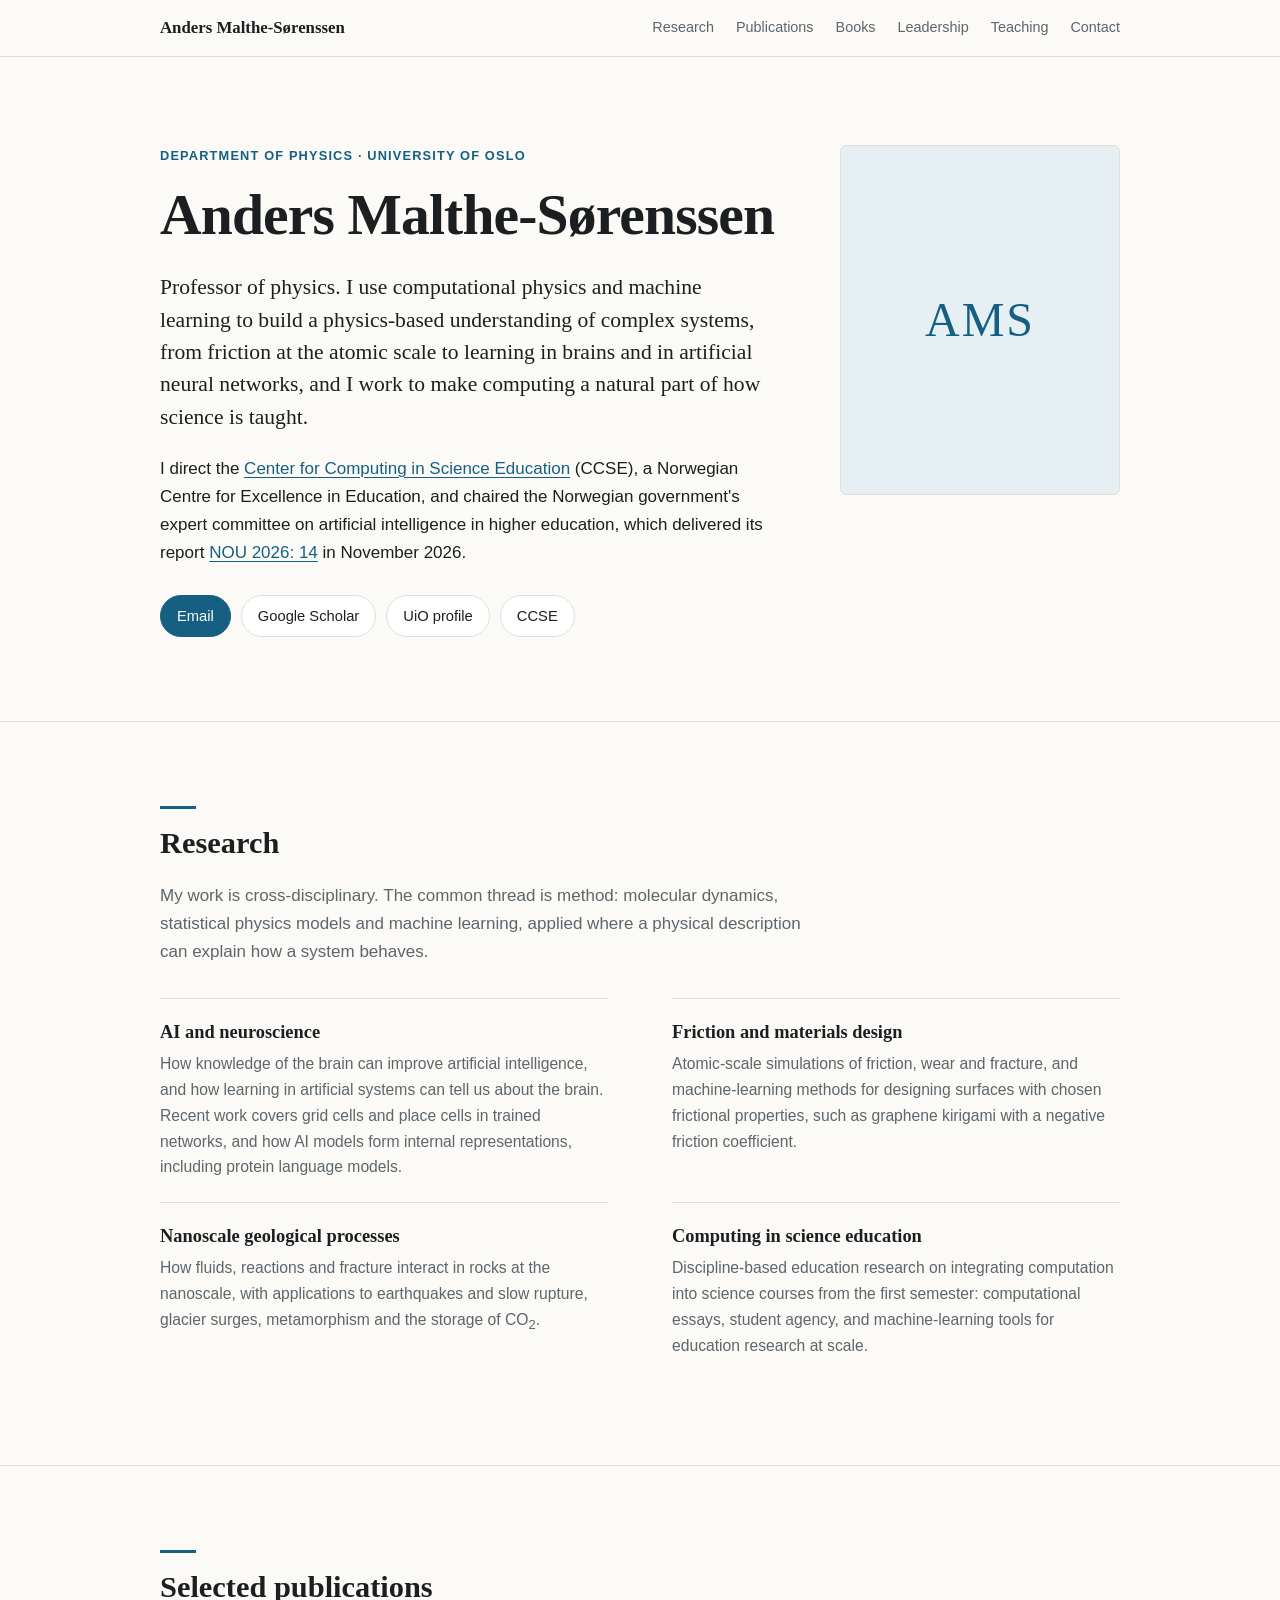
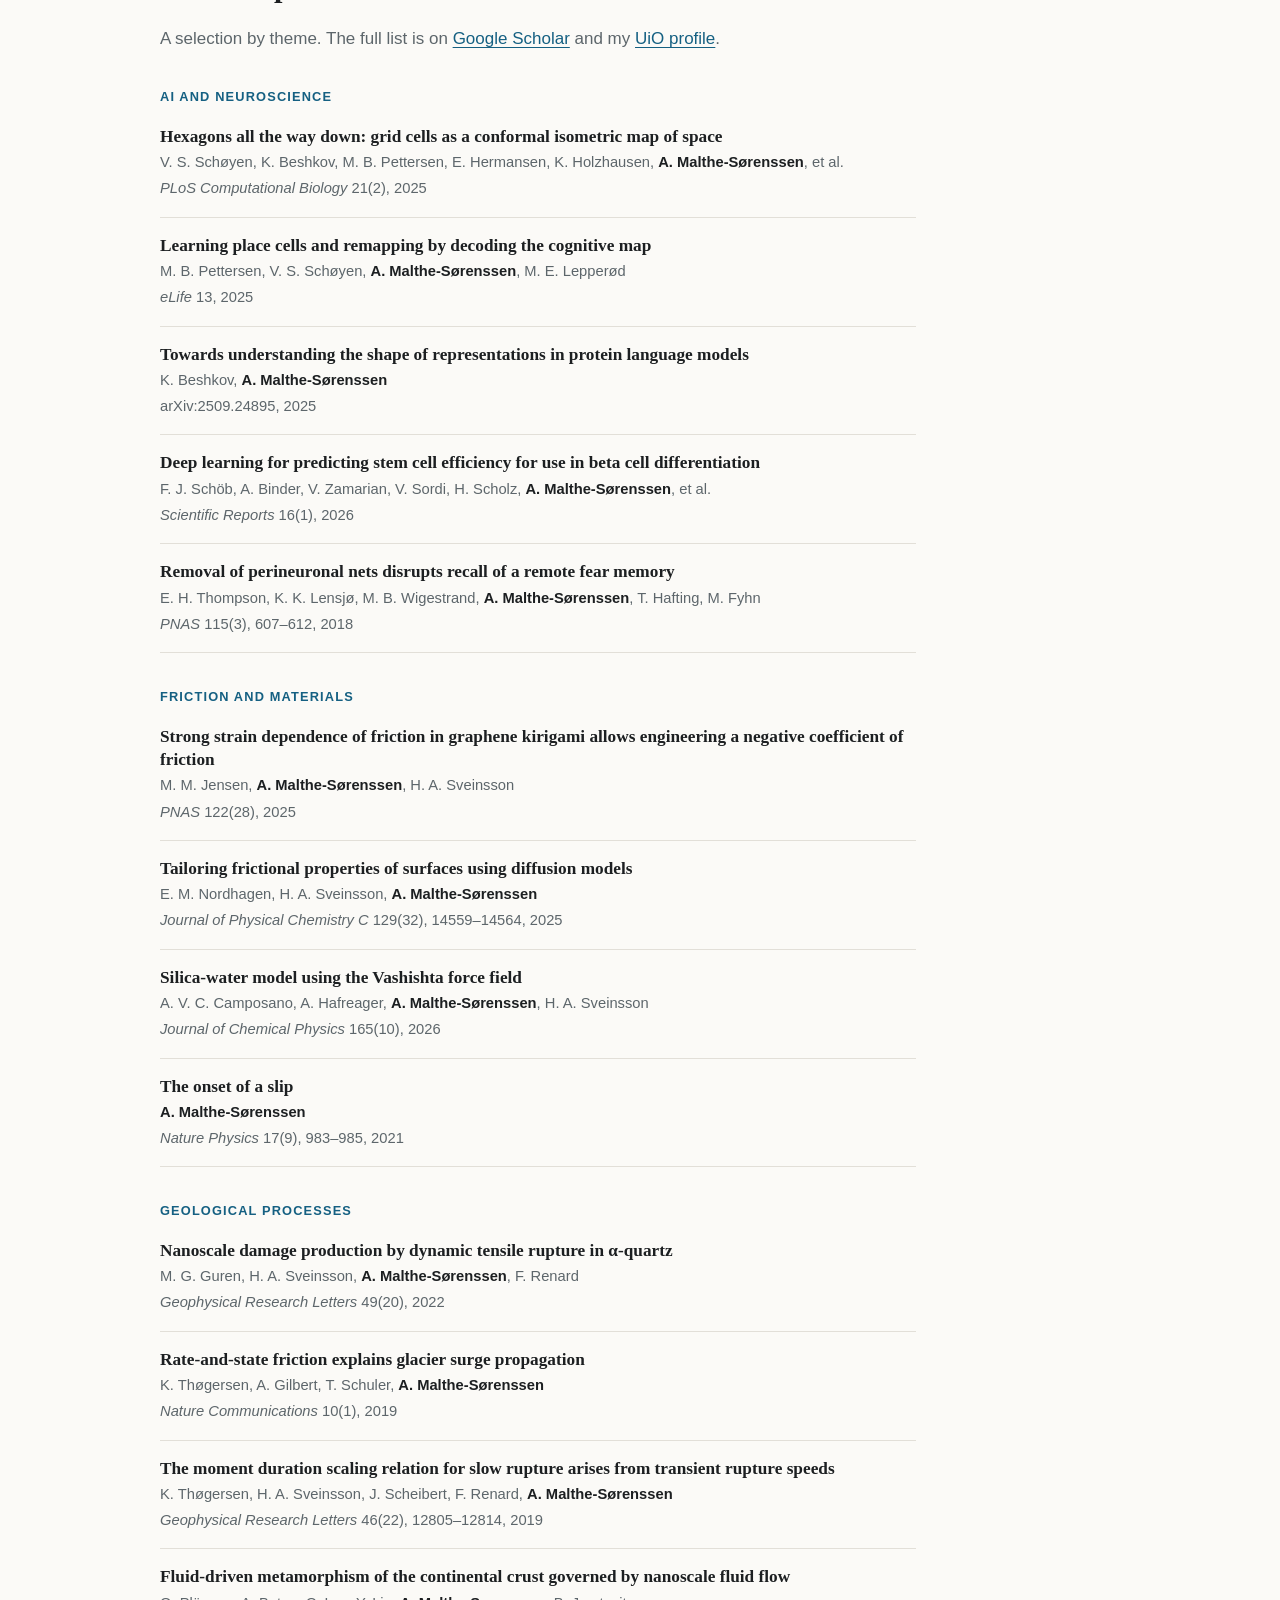
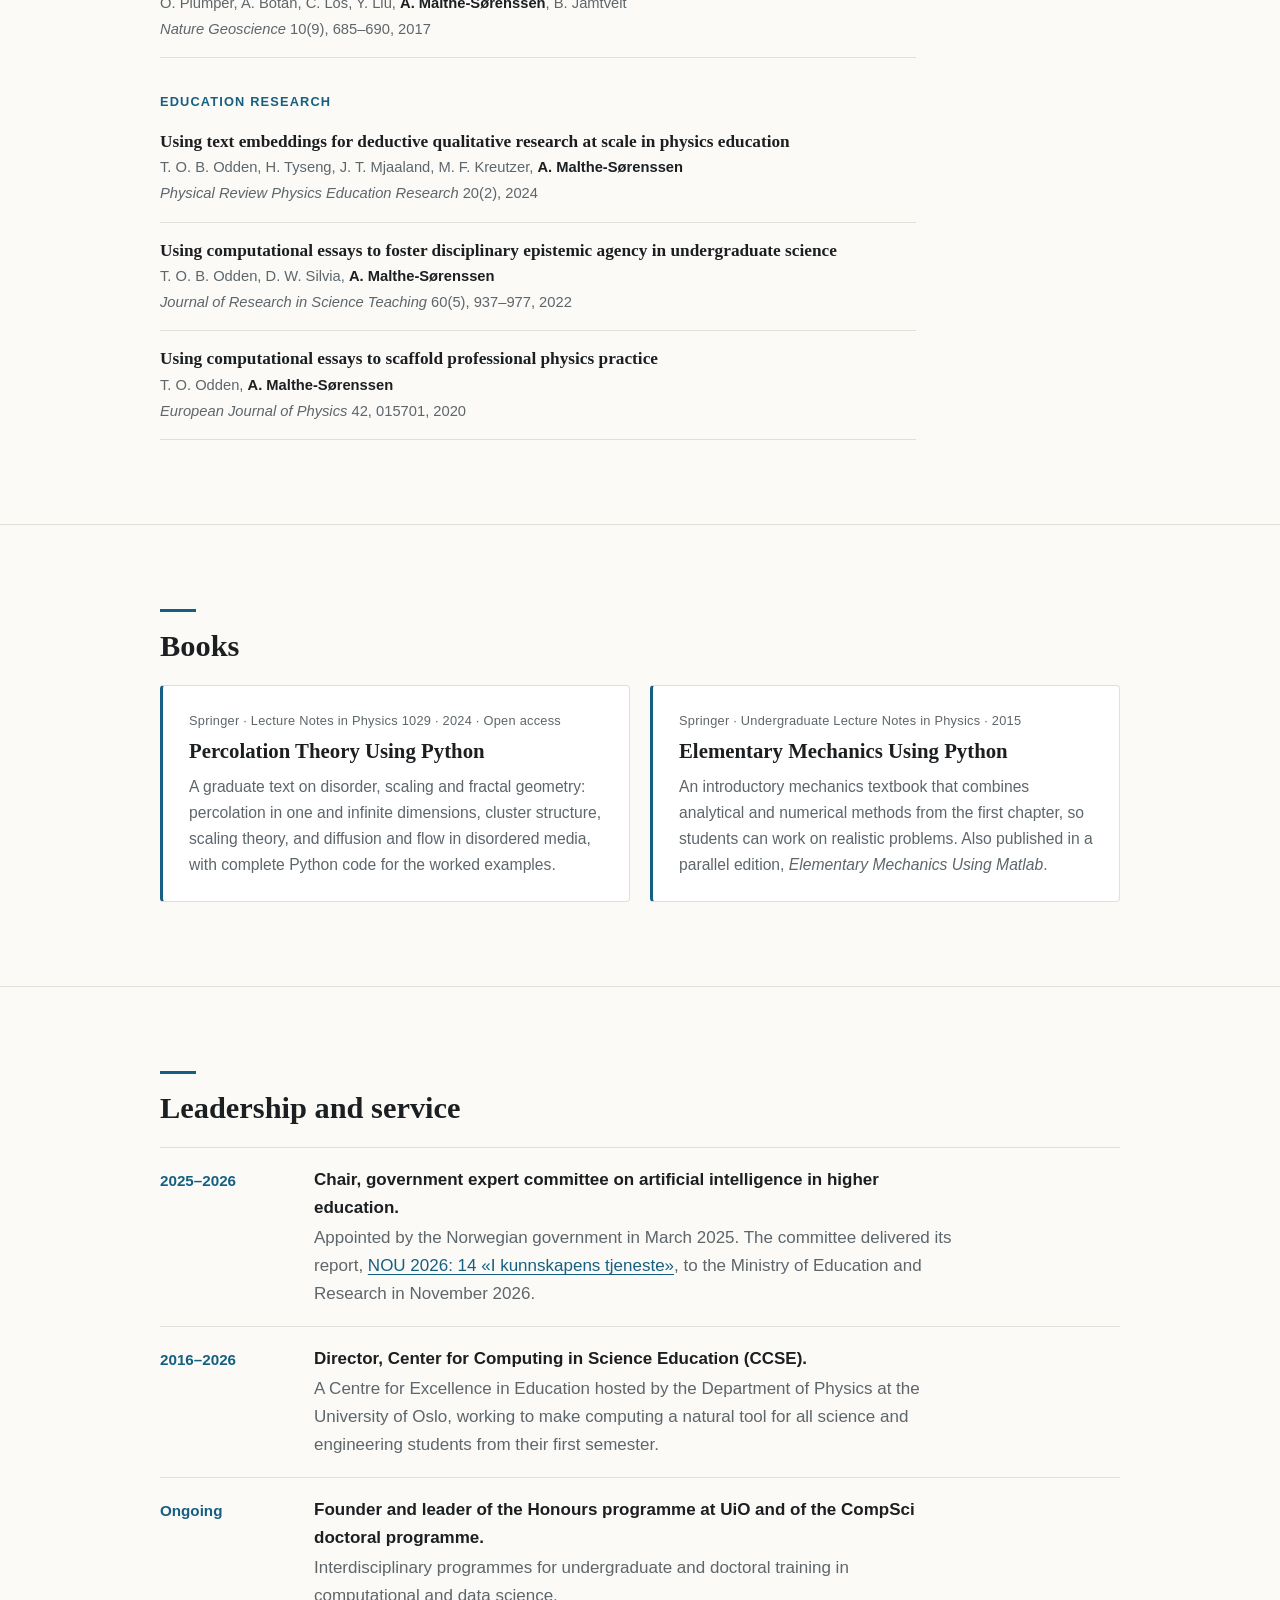
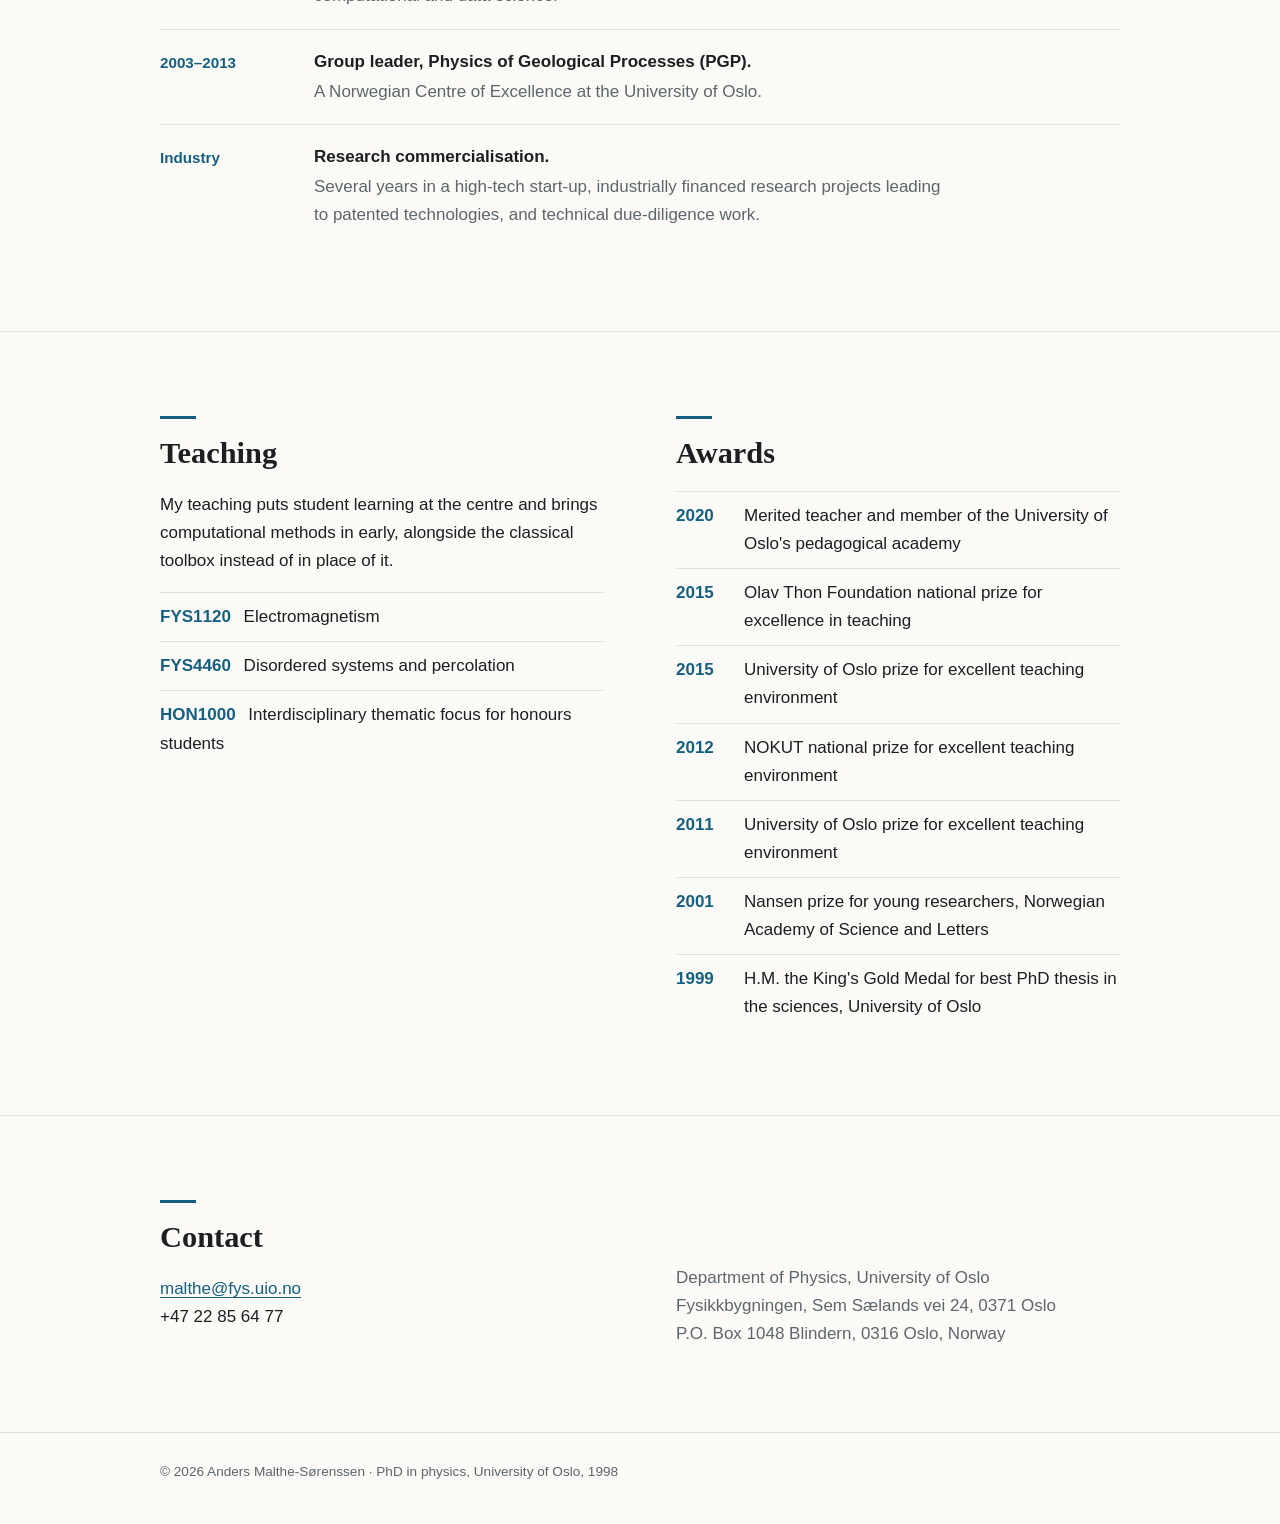
==== index.html @ 58931927 "First draft of academic homepage Static single-page site for GitHub Pages: intro, research themes, s" ====
<!doctype html>
<html lang="en">
<head>
<meta charset="utf-8">
<meta name="viewport" content="width=device-width, initial-scale=1">
<title>Anders Malthe-Sørenssen — Professor of Physics, University of Oslo</title>
<meta name="description" content="Anders Malthe-Sørenssen is a professor of physics at the University of Oslo working on computational physics, machine learning, friction, nanoscale geological processes, neuroscience and computing in science education.">
<meta property="og:title" content="Anders Malthe-Sørenssen">
<meta property="og:description" content="Professor of Physics, University of Oslo. Computational physics, AI, and computing in science education.">
<meta property="og:type" content="profile">
<link rel="stylesheet" href="style.css">
<script type="application/ld+json">
{
  "@context": "https://schema.org",
  "@type": "Person",
  "name": "Anders Malthe-Sørenssen",
  "jobTitle": "Professor of Physics",
  "affiliation": {
    "@type": "CollegeOrUniversity",
    "name": "University of Oslo",
    "department": "Department of Physics"
  },
  "email": "mailto:malthe@fys.uio.no",
  "sameAs": [
    "https://www.mn.uio.no/fysikk/english/people/aca/malthe/index.html",
    "https://scholar.google.com/citations?user=GPhAamoAAAAJ"
  ]
}
</script>
</head>
<body>

<a class="skip" href="#main">Skip to content</a>

<header class="site-header">
  <div class="wrap bar">
    <a class="brand" href="#top">Anders Malthe-Sørenssen</a>
    <nav aria-label="Sections">
      <a href="#research">Research</a>
      <a href="#publications">Publications</a>
      <a href="#books">Books</a>
      <a href="#leadership">Leadership</a>
      <a href="#teaching">Teaching</a>
      <a href="#contact">Contact</a>
    </nav>
  </div>
</header>

<main id="main">

<!-- ───────────── Intro ───────────── -->
<section class="hero" id="top">
  <div class="wrap hero-grid">
    <div class="hero-text">
      <p class="eyebrow">Department of Physics · University of Oslo</p>
      <h1>Anders Malthe-Sørenssen</h1>
      <p class="lede">
        Professor of physics. I use computational physics and machine learning to build
        a physics-based understanding of complex systems, from friction at the atomic
        scale to learning in brains and in artificial neural networks, and I work to make
        computing a natural part of how science is taught.
      </p>
      <p>
        I direct the <a href="https://www.mn.uio.no/ccse/english/">Center for Computing in
        Science Education</a> (CCSE), a Norwegian Centre for Excellence in Education, and
        chaired the Norwegian government's expert committee on artificial intelligence
        in higher education, which delivered its report
        <a href="https://www.regjeringen.no/no/dokumenter/nou-2026-14/id3191187/"><span lang="no">NOU 2026: 14</span></a>
        in November 2026.
      </p>
      <ul class="links" aria-label="Profiles">
        <li><a href="mailto:malthe@fys.uio.no">Email</a></li>
        <li><a href="https://scholar.google.com/citations?user=GPhAamoAAAAJ">Google Scholar</a></li>
        <li><a href="https://www.mn.uio.no/fysikk/english/people/aca/malthe/index.html">UiO profile</a></li>
        <li><a href="https://www.mn.uio.no/ccse/english/">CCSE</a></li>
      </ul>
    </div>
    <figure class="portrait">
      <!-- DRAFT: hot-linked from the UiO press-photo page. Replace with a local file, e.g. assets/portrait.jpg -->
      <img src="https://www.mn.uio.no/fysikk/personer/vit/malthe/anders-malthe-sorensen1200px.jpg"
           alt="Portrait of Anders Malthe-Sørenssen" width="320" height="400"
           onerror="this.closest('figure').classList.add('no-photo')">
      <span class="initials" aria-hidden="true">AMS</span>
    </figure>
  </div>
</section>

<!-- ───────────── Research ───────────── -->
<section id="research">
  <div class="wrap">
    <h2>Research</h2>
    <p class="section-intro">
      My work is cross-disciplinary. The common thread is method: molecular dynamics,
      statistical physics models and machine learning, applied where a physical
      description can explain how a system behaves.
    </p>
    <div class="themes">
      <article>
        <h3>AI and neuroscience</h3>
        <p>
          How knowledge of the brain can improve artificial intelligence, and how learning
          in artificial systems can tell us about the brain. Recent work covers grid
          cells and place cells in trained networks, and how AI models form internal
          representations, including protein language models.
        </p>
      </article>
      <article>
        <h3>Friction and materials design</h3>
        <p>
          Atomic-scale simulations of friction, wear and fracture, and machine-learning
          methods for designing surfaces with chosen frictional properties, such as
          graphene kirigami with a negative friction coefficient.
        </p>
      </article>
      <article>
        <h3>Nanoscale geological processes</h3>
        <p>
          How fluids, reactions and fracture interact in rocks at the nanoscale, with
          applications to earthquakes and slow rupture, glacier surges, metamorphism and
          the storage of CO<sub>2</sub>.
        </p>
      </article>
      <article>
        <h3>Computing in science education</h3>
        <p>
          Discipline-based education research on integrating computation into science
          courses from the first semester: computational essays, student agency, and
          machine-learning tools for education research at scale.
        </p>
      </article>
    </div>
  </div>
</section>

<!-- ───────────── Publications ───────────── -->
<section id="publications">
  <div class="wrap">
    <h2>Selected publications</h2>
    <p class="section-intro">
      A selection by theme. The full list is on
      <a href="https://scholar.google.com/citations?user=GPhAamoAAAAJ">Google Scholar</a>
      and my <a href="https://www.mn.uio.no/fysikk/english/people/aca/malthe/index.html">UiO profile</a>.
    </p>

    <h3 class="pub-group">AI and neuroscience</h3>
    <ol class="pubs">
      <li>
        <span class="authors">V. S. Schøyen, K. Beshkov, M. B. Pettersen, E. Hermansen, K. Holzhausen, <b>A. Malthe-Sørenssen</b>, et al.</span>
        <a class="title" href="https://doi.org/10.1371/journal.pcbi.1012804">Hexagons all the way down: grid cells as a conformal isometric map of space</a>
        <span class="venue"><i>PLoS Computational Biology</i> 21(2), 2025</span>
      </li>
      <li>
        <span class="authors">M. B. Pettersen, V. S. Schøyen, <b>A. Malthe-Sørenssen</b>, M. E. Lepperød</span>
        <a class="title" href="https://doi.org/10.7554/elife.99302">Learning place cells and remapping by decoding the cognitive map</a>
        <span class="venue"><i>eLife</i> 13, 2025</span>
      </li>
      <li>
        <span class="authors">K. Beshkov, <b>A. Malthe-Sørenssen</b></span>
        <a class="title" href="https://arxiv.org/abs/2509.24895">Towards understanding the shape of representations in protein language models</a>
        <span class="venue">arXiv:2509.24895, 2025</span>
      </li>
      <li>
        <span class="authors">F. J. Schöb, A. Binder, V. Zamarian, V. Sordi, H. Scholz, <b>A. Malthe-Sørenssen</b>, et al.</span>
        <a class="title" href="https://doi.org/10.1038/s41598-026-42830-3">Deep learning for predicting stem cell efficiency for use in beta cell differentiation</a>
        <span class="venue"><i>Scientific Reports</i> 16(1), 2026</span>
      </li>
      <li>
        <span class="authors">E. H. Thompson, K. K. Lensjø, M. B. Wigestrand, <b>A. Malthe-Sørenssen</b>, T. Hafting, M. Fyhn</span>
        <a class="title" href="https://doi.org/10.1073/pnas.1713530115">Removal of perineuronal nets disrupts recall of a remote fear memory</a>
        <span class="venue"><i>PNAS</i> 115(3), 607–612, 2018</span>
      </li>
    </ol>

    <h3 class="pub-group">Friction and materials</h3>
    <ol class="pubs">
      <li>
        <span class="authors">M. M. Jensen, <b>A. Malthe-Sørenssen</b>, H. A. Sveinsson</span>
        <a class="title" href="https://doi.org/10.1073/pnas.2501728122">Strong strain dependence of friction in graphene kirigami allows engineering a negative coefficient of friction</a>
        <span class="venue"><i>PNAS</i> 122(28), 2025</span>
      </li>
      <li>
        <span class="authors">E. M. Nordhagen, H. A. Sveinsson, <b>A. Malthe-Sørenssen</b></span>
        <a class="title" href="https://doi.org/10.1021/acs.jpcc.5c02768">Tailoring frictional properties of surfaces using diffusion models</a>
        <span class="venue"><i>Journal of Physical Chemistry C</i> 129(32), 14559–14564, 2025</span>
      </li>
      <li>
        <span class="authors">A. V. C. Camposano, A. Hafreager, <b>A. Malthe-Sørenssen</b>, H. A. Sveinsson</span>
        <a class="title" href="https://doi.org/10.1063/5.0343021">Silica-water model using the Vashishta force field</a>
        <span class="venue"><i>Journal of Chemical Physics</i> 165(10), 2026</span>
      </li>
      <li>
        <span class="authors"><b>A. Malthe-Sørenssen</b></span>
        <a class="title" href="https://doi.org/10.1038/s41567-021-01312-1">The onset of a slip</a>
        <span class="venue"><i>Nature Physics</i> 17(9), 983–985, 2021</span>
      </li>
    </ol>

    <h3 class="pub-group">Geological processes</h3>
    <ol class="pubs">
      <li>
        <span class="authors">M. G. Guren, H. A. Sveinsson, <b>A. Malthe-Sørenssen</b>, F. Renard</span>
        <a class="title" href="https://doi.org/10.1029/2022GL100468">Nanoscale damage production by dynamic tensile rupture in α-quartz</a>
        <span class="venue"><i>Geophysical Research Letters</i> 49(20), 2022</span>
      </li>
      <li>
        <span class="authors">K. Thøgersen, A. Gilbert, T. Schuler, <b>A. Malthe-Sørenssen</b></span>
        <a class="title" href="https://doi.org/10.1038/s41467-019-10506-4">Rate-and-state friction explains glacier surge propagation</a>
        <span class="venue"><i>Nature Communications</i> 10(1), 2019</span>
      </li>
      <li>
        <span class="authors">K. Thøgersen, H. A. Sveinsson, J. Scheibert, F. Renard, <b>A. Malthe-Sørenssen</b></span>
        <a class="title" href="https://doi.org/10.1029/2019GL084436">The moment duration scaling relation for slow rupture arises from transient rupture speeds</a>
        <span class="venue"><i>Geophysical Research Letters</i> 46(22), 12805–12814, 2019</span>
      </li>
      <li>
        <span class="authors">O. Plümper, A. Botan, C. Los, Y. Liu, <b>A. Malthe-Sørenssen</b>, B. Jamtveit</span>
        <a class="title" href="https://doi.org/10.1038/ngeo3009">Fluid-driven metamorphism of the continental crust governed by nanoscale fluid flow</a>
        <span class="venue"><i>Nature Geoscience</i> 10(9), 685–690, 2017</span>
      </li>
    </ol>

    <h3 class="pub-group">Education research</h3>
    <ol class="pubs">
      <li>
        <span class="authors">T. O. B. Odden, H. Tyseng, J. T. Mjaaland, M. F. Kreutzer, <b>A. Malthe-Sørenssen</b></span>
        <a class="title" href="https://doi.org/10.1103/PhysRevPhysEducRes.20.020151">Using text embeddings for deductive qualitative research at scale in physics education</a>
        <span class="venue"><i>Physical Review Physics Education Research</i> 20(2), 2024</span>
      </li>
      <li>
        <span class="authors">T. O. B. Odden, D. W. Silvia, <b>A. Malthe-Sørenssen</b></span>
        <a class="title" href="https://doi.org/10.1002/tea.21821">Using computational essays to foster disciplinary epistemic agency in undergraduate science</a>
        <span class="venue"><i>Journal of Research in Science Teaching</i> 60(5), 937–977, 2022</span>
      </li>
      <li>
        <span class="authors">T. O. Odden, <b>A. Malthe-Sørenssen</b></span>
        <a class="title" href="https://doi.org/10.1088/1361-6404/abb8b7">Using computational essays to scaffold professional physics practice</a>
        <span class="venue"><i>European Journal of Physics</i> 42, 015701, 2020</span>
      </li>
    </ol>
  </div>
</section>

<!-- ───────────── Books ───────────── -->
<section id="books">
  <div class="wrap">
    <h2>Books</h2>
    <div class="books">
      <article>
        <p class="book-meta">Springer · Lecture Notes in Physics 1029 · 2024 · Open access</p>
        <h3><a href="https://link.springer.com/book/10.1007/978-3-031-59900-2">Percolation Theory Using Python</a></h3>
        <p>
          A graduate text on disorder, scaling and fractal geometry: percolation in one
          and infinite dimensions, cluster structure, scaling theory, and diffusion and
          flow in disordered media, with complete Python code for the worked examples.
        </p>
      </article>
      <article>
        <p class="book-meta">Springer · Undergraduate Lecture Notes in Physics · 2015</p>
        <h3><a href="https://doi.org/10.1007/978-3-319-19596-4">Elementary Mechanics Using Python</a></h3>
        <p>
          An introductory mechanics textbook that combines analytical and numerical
          methods from the first chapter, so students can work on realistic problems.
          Also published in a parallel edition, <i>Elementary Mechanics Using Matlab</i>.
        </p>
      </article>
    </div>
  </div>
</section>

<!-- ───────────── Leadership ───────────── -->
<section id="leadership">
  <div class="wrap">
    <h2>Leadership and service</h2>
    <dl class="timeline">
      <div>
        <dt>2025–2026</dt>
        <dd>
          <b>Chair, government expert committee on artificial intelligence in higher education.</b>
          Appointed by the Norwegian government in March 2025. The committee delivered its
          report, <a href="https://www.regjeringen.no/no/dokumenter/nou-2026-14/id3191187/"><span lang="no">NOU 2026: 14 «I kunnskapens tjeneste»</span></a>,
          to the Ministry of Education and Research in November 2026.
        </dd>
      </div>
      <div>
        <dt>2016–2026</dt>
        <dd>
          <b>Director, Center for Computing in Science Education (CCSE).</b>
          A Centre for Excellence in Education hosted by the Department of Physics at the
          University of Oslo, working to make computing a natural tool for all science and
          engineering students from their first semester.
        </dd>
      </div>
      <div>
        <dt>Ongoing</dt>
        <dd>
          <b>Founder and leader of the Honours programme at UiO and of the CompSci doctoral programme.</b>
          Interdisciplinary programmes for undergraduate and doctoral training in
          computational and data science.
        </dd>
      </div>
      <div>
        <dt>2003–2013</dt>
        <dd>
          <b>Group leader, Physics of Geological Processes (PGP).</b>
          A Norwegian Centre of Excellence at the University of Oslo.
        </dd>
      </div>
      <div>
        <dt>Industry</dt>
        <dd>
          <b>Research commercialisation.</b>
          Several years in a high-tech start-up, industrially financed research projects
          leading to patented technologies, and technical due-diligence work.
        </dd>
      </div>
    </dl>
  </div>
</section>

<!-- ───────────── Teaching & awards ───────────── -->
<section id="teaching">
  <div class="wrap two-col">
    <div>
      <h2>Teaching</h2>
      <p>
        My teaching puts student learning at the centre and brings computational methods
        in early, alongside the classical toolbox instead of in place of it.
      </p>
      <ul class="plain">
        <li><a href="https://www.uio.no/studier/emner/matnat/fys/FYS1120">FYS1120</a> Electromagnetism</li>
        <li><a href="https://www.uio.no/studier/emner/matnat/fys/FYS4460/">FYS4460</a> Disordered systems and percolation</li>
        <li><a href="https://www.uio.no/studier/emner/matnat/fys/HON1000/index-eng.html">HON1000</a> Interdisciplinary thematic focus for honours students</li>
      </ul>
    </div>
    <div id="awards">
      <h2>Awards</h2>
      <ul class="awards">
        <li><span>2020</span> Merited teacher and member of the University of Oslo's pedagogical academy</li>
        <li><span>2015</span> Olav Thon Foundation national prize for excellence in teaching</li>
        <li><span>2015</span> University of Oslo prize for excellent teaching environment</li>
        <li><span>2012</span> NOKUT national prize for excellent teaching environment</li>
        <li><span>2011</span> University of Oslo prize for excellent teaching environment</li>
        <li><span>2001</span> Nansen prize for young researchers, Norwegian Academy of Science and Letters</li>
        <li><span>1999</span> H.M. the King's Gold Medal for best PhD thesis in the sciences, University of Oslo</li>
      </ul>
    </div>
  </div>
</section>

<!-- ───────────── Contact ───────────── -->
<section id="contact">
  <div class="wrap two-col">
    <div>
      <h2>Contact</h2>
      <p>
        <a href="mailto:malthe@fys.uio.no">malthe@fys.uio.no</a><br>
        +47 22 85 64 77
      </p>
    </div>
    <address>
      Department of Physics, University of Oslo<br>
      Fysikkbygningen, Sem Sælands vei 24, 0371 Oslo<br>
      P.O. Box 1048 Blindern, 0316 Oslo, Norway
    </address>
  </div>
</section>

</main>

<footer class="site-footer">
  <div class="wrap">
    <p>© 2026 Anders Malthe-Sørenssen · PhD in physics, University of Oslo, 1998</p>
  </div>
</footer>

</body>
</html>
---- style.css ----
/* Anders Malthe-Sørenssen — personal homepage
   Plain CSS, no build step. Colours are tokens on :root; dark mode follows the system. */

:root {
  --bg: #fbfaf7;
  --surface: #ffffff;
  --text: #1c1f21;
  --muted: #5d666b;
  --rule: #e2dfd8;
  --accent: #156082;
  --accent-strong: #0e4a66;
  --accent-soft: #e6f0f4;

  --serif: "Iowan Old Style", "Palatino Linotype", Palatino, "Book Antiqua", Georgia, serif;
  --sans: -apple-system, BlinkMacSystemFont, "Segoe UI", Roboto, "Helvetica Neue", Arial, sans-serif;

  --measure: 68ch;
  --gutter: clamp(16px, 4vw, 40px);
}

@media (prefers-color-scheme: dark) {
  :root {
    --bg: #101315;
    --surface: #171b1e;
    --text: #e8e6e1;
    --muted: #9aa4a9;
    --rule: #2a3035;
    --accent: #5fb4d6;
    --accent-strong: #8ccbe5;
    --accent-soft: #15272f;
  }
}

*, *::before, *::after { box-sizing: border-box; }

html { scroll-behavior: smooth; scroll-padding-top: 72px; -webkit-text-size-adjust: 100%; }
@media (prefers-reduced-motion: reduce) { html { scroll-behavior: auto; } }

body {
  margin: 0;
  background: var(--bg);
  color: var(--text);
  font: 17px/1.65 var(--sans);
  text-rendering: optimizeLegibility;
}

a { color: var(--accent); text-decoration-thickness: 1px; text-underline-offset: 3px; }
a:hover { color: var(--accent-strong); }
a:focus-visible { outline: 2px solid var(--accent); outline-offset: 2px; border-radius: 2px; }

.wrap { max-width: 1040px; margin: 0 auto; padding: 0 var(--gutter); }

.skip { position: absolute; left: -9999px; }
.skip:focus { left: var(--gutter); top: 8px; z-index: 20; background: var(--surface); padding: 8px 12px; }

/* ── Header ── */
.site-header {
  position: sticky; top: 0; z-index: 10;
  background: color-mix(in srgb, var(--bg) 88%, transparent);
  backdrop-filter: saturate(1.4) blur(10px);
  -webkit-backdrop-filter: saturate(1.4) blur(10px);
  border-bottom: 1px solid var(--rule);
}
.bar { display: flex; align-items: center; justify-content: space-between; gap: 24px; min-height: 56px; }
.brand { font-family: var(--serif); font-size: 1.05rem; font-weight: 600; color: var(--text); text-decoration: none; white-space: nowrap; }
.site-header nav { display: flex; gap: 22px; overflow-x: auto; scrollbar-width: none; }
.site-header nav::-webkit-scrollbar { display: none; }
.site-header nav a { color: var(--muted); text-decoration: none; font-size: 0.9rem; white-space: nowrap; padding: 6px 0; }
.site-header nav a:hover { color: var(--accent); }

/* ── Sections ── */
section { padding: clamp(48px, 7vw, 84px) 0; border-bottom: 1px solid var(--rule); }
section:last-of-type { border-bottom: 0; }

h1, h2, h3 { font-family: var(--serif); font-weight: 600; line-height: 1.2; text-wrap: balance; margin: 0; }
h1 { font-size: clamp(2.3rem, 6vw, 3.6rem); letter-spacing: -0.015em; }
h2 { font-size: clamp(1.5rem, 3vw, 1.9rem); margin-bottom: 20px; }
h2::before {
  content: ""; display: block; width: 36px; height: 3px; background: var(--accent); margin-bottom: 16px;
}
h3 { font-size: 1.15rem; }
p { margin: 0 0 1em; max-width: var(--measure); text-wrap: pretty; }
.section-intro { color: var(--muted); margin-bottom: 32px; }

/* ── Hero ── */
.hero { padding-top: clamp(40px, 7vw, 88px); }
.hero-grid { display: grid; grid-template-columns: minmax(0, 1fr) 280px; gap: clamp(28px, 5vw, 64px); align-items: start; }
.eyebrow { font-size: 0.8rem; letter-spacing: 0.09em; text-transform: uppercase; color: var(--accent); font-weight: 600; margin-bottom: 14px; }
.lede { font-family: var(--serif); font-size: clamp(1.15rem, 2.2vw, 1.35rem); line-height: 1.5; margin-top: 22px; }

.links { list-style: none; padding: 0; margin: 28px 0 0; display: flex; flex-wrap: wrap; gap: 10px; }
.links a {
  display: inline-block; padding: 8px 16px; border: 1px solid var(--rule); border-radius: 999px;
  background: var(--surface); color: var(--text); text-decoration: none; font-size: 0.92rem; font-weight: 500;
}
.links a:hover { border-color: var(--accent); color: var(--accent); }
.links li:first-child a { background: var(--accent); border-color: var(--accent); color: #fff; }
.links li:first-child a:hover { background: var(--accent-strong); border-color: var(--accent-strong); color: #fff; }
@media (prefers-color-scheme: dark) {
  .links li:first-child a, .links li:first-child a:hover { color: #0b1114; }
}

.portrait {
  margin: 0; position: relative; aspect-ratio: 4 / 5; border-radius: 6px; overflow: hidden;
  background: var(--accent-soft); border: 1px solid var(--rule);
}
.portrait img { width: 100%; height: 100%; object-fit: cover; display: block; }
.portrait .initials {
  display: none; position: absolute; inset: 0; align-items: center; justify-content: center;
  font-family: var(--serif); font-size: 3rem; color: var(--accent); letter-spacing: 0.04em;
}
.portrait.no-photo img { display: none; }
.portrait.no-photo .initials { display: flex; }

/* ── Research themes ── */
.themes { display: grid; grid-template-columns: repeat(2, minmax(0, 1fr)); gap: 0 clamp(28px, 5vw, 64px); }
.themes article { padding: 22px 0; border-top: 1px solid var(--rule); }
.themes h3 { margin-bottom: 8px; }
.themes p { color: var(--muted); margin: 0; font-size: 0.98rem; }

/* ── Publications ── */
.pub-group {
  font-family: var(--sans); font-size: 0.8rem; font-weight: 600; letter-spacing: 0.09em;
  text-transform: uppercase; color: var(--accent); margin: 36px 0 4px;
}
.pubs { list-style: none; margin: 0; padding: 0; }
.pubs li { padding: 16px 0; border-bottom: 1px solid var(--rule); display: grid; gap: 2px; max-width: 80ch; }
.pubs .title { font-family: var(--serif); font-size: 1.08rem; line-height: 1.35; font-weight: 600; color: var(--text); text-decoration: none; order: -1; }
.pubs .title:hover { color: var(--accent); text-decoration: underline; }
.pubs .authors { font-size: 0.92rem; color: var(--muted); }
.pubs .authors b { color: var(--text); font-weight: 600; }
.pubs .venue { font-size: 0.92rem; color: var(--muted); }

/* ── Books ── */
.books { display: grid; grid-template-columns: repeat(2, minmax(0, 1fr)); gap: 20px; }
.books article {
  background: var(--surface); border: 1px solid var(--rule); border-left: 3px solid var(--accent);
  border-radius: 4px; padding: 24px 26px;
}
.book-meta { font-size: 0.8rem; color: var(--muted); letter-spacing: 0.02em; margin-bottom: 8px; }
.books h3 { font-size: 1.3rem; margin-bottom: 10px; }
.books h3 a { color: var(--text); text-decoration: none; }
.books h3 a:hover { color: var(--accent); text-decoration: underline; }
.books p:last-child { margin: 0; color: var(--muted); font-size: 0.98rem; }

/* ── Timeline ── */
.timeline { margin: 0; }
.timeline > div { display: grid; grid-template-columns: 130px minmax(0, 1fr); gap: 24px; padding: 18px 0; border-top: 1px solid var(--rule); }
.timeline dt { font-variant-numeric: tabular-nums; color: var(--accent); font-weight: 600; font-size: 0.95rem; padding-top: 2px; }
.timeline dd { margin: 0; max-width: var(--measure); color: var(--muted); }
.timeline dd b { color: var(--text); display: block; font-weight: 600; margin-bottom: 2px; }

/* ── Two-column blocks ── */
.two-col { display: grid; grid-template-columns: repeat(2, minmax(0, 1fr)); gap: clamp(32px, 6vw, 72px); }
.plain { list-style: none; padding: 0; margin: 0; }
.plain li { padding: 10px 0; border-top: 1px solid var(--rule); }
.plain a { font-variant-numeric: tabular-nums; font-weight: 600; margin-right: 8px; text-decoration: none; }
.plain a:hover { text-decoration: underline; }

.awards { list-style: none; padding: 0; margin: 0; }
.awards li { display: grid; grid-template-columns: 56px minmax(0, 1fr); gap: 12px; padding: 10px 0; border-top: 1px solid var(--rule); }
.awards span { color: var(--accent); font-weight: 600; font-variant-numeric: tabular-nums; }

address { font-style: normal; color: var(--muted); align-self: end; }

/* ── Footer ── */
.site-footer { padding: 28px 0 40px; border-top: 1px solid var(--rule); }
.site-footer p { margin: 0; font-size: 0.85rem; color: var(--muted); }

/* ── Small screens ── */
@media (max-width: 760px) {
  body { font-size: 16px; }
  .brand { display: none; }
  .hero-grid { grid-template-columns: 1fr; }
  .portrait { width: 160px; order: -1; }
  .themes, .books, .two-col { grid-template-columns: 1fr; }
  .timeline > div { grid-template-columns: 1fr; gap: 4px; }
  address { align-self: start; }
}

@media print {
  .site-header { display: none; }
  section { padding: 20px 0; }
  a { color: inherit; }
}
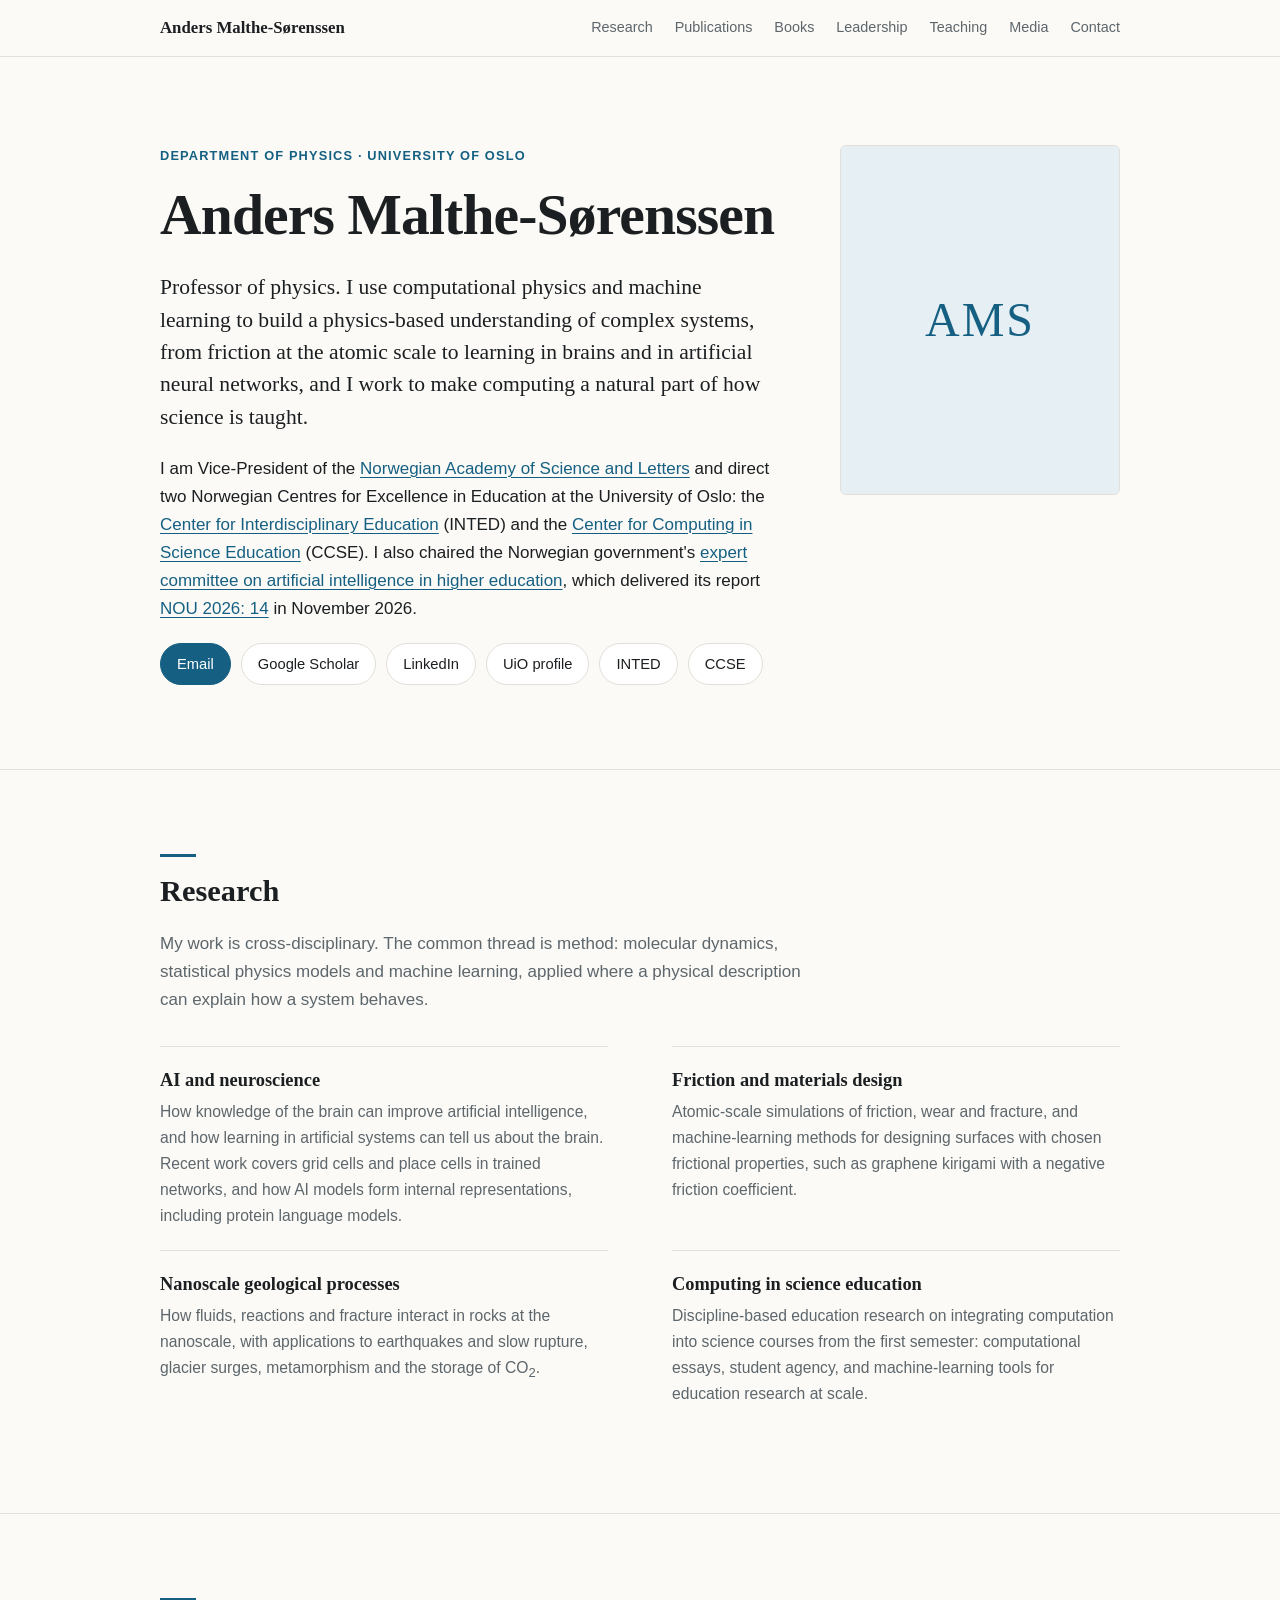
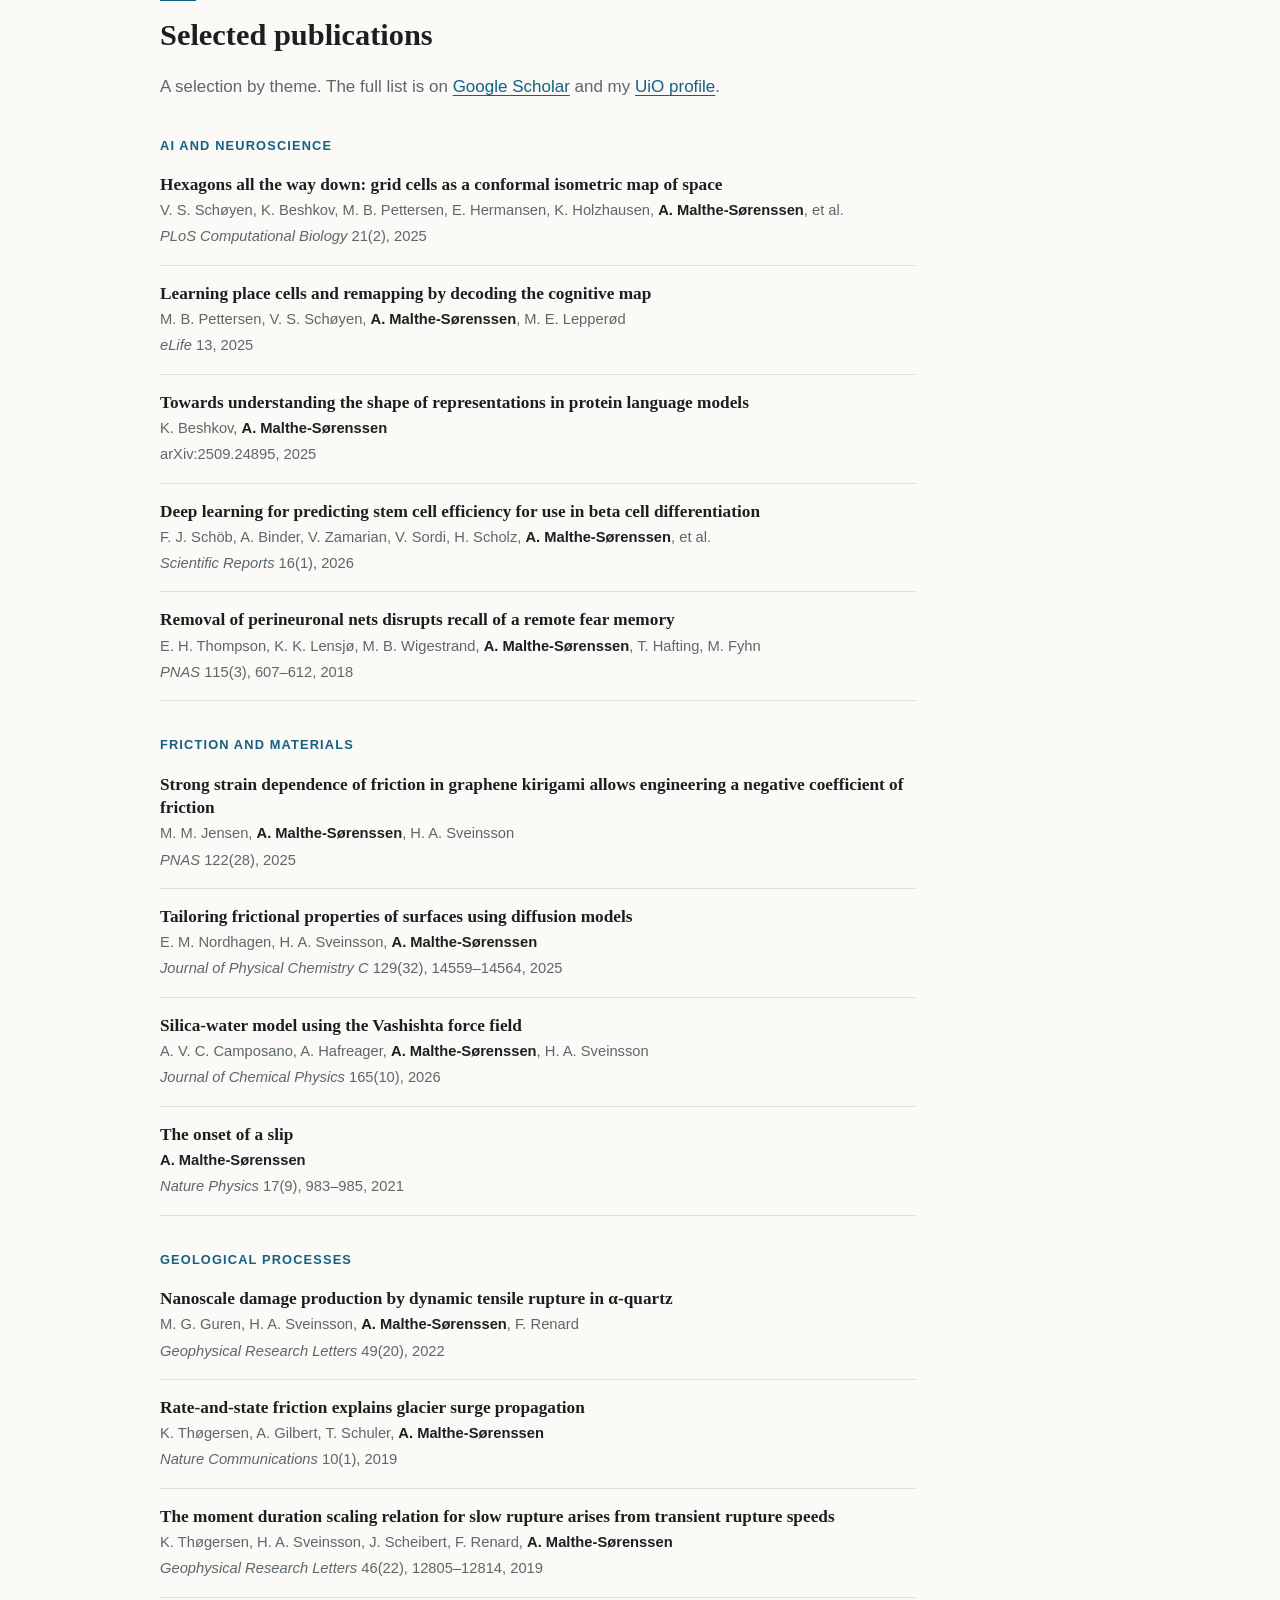
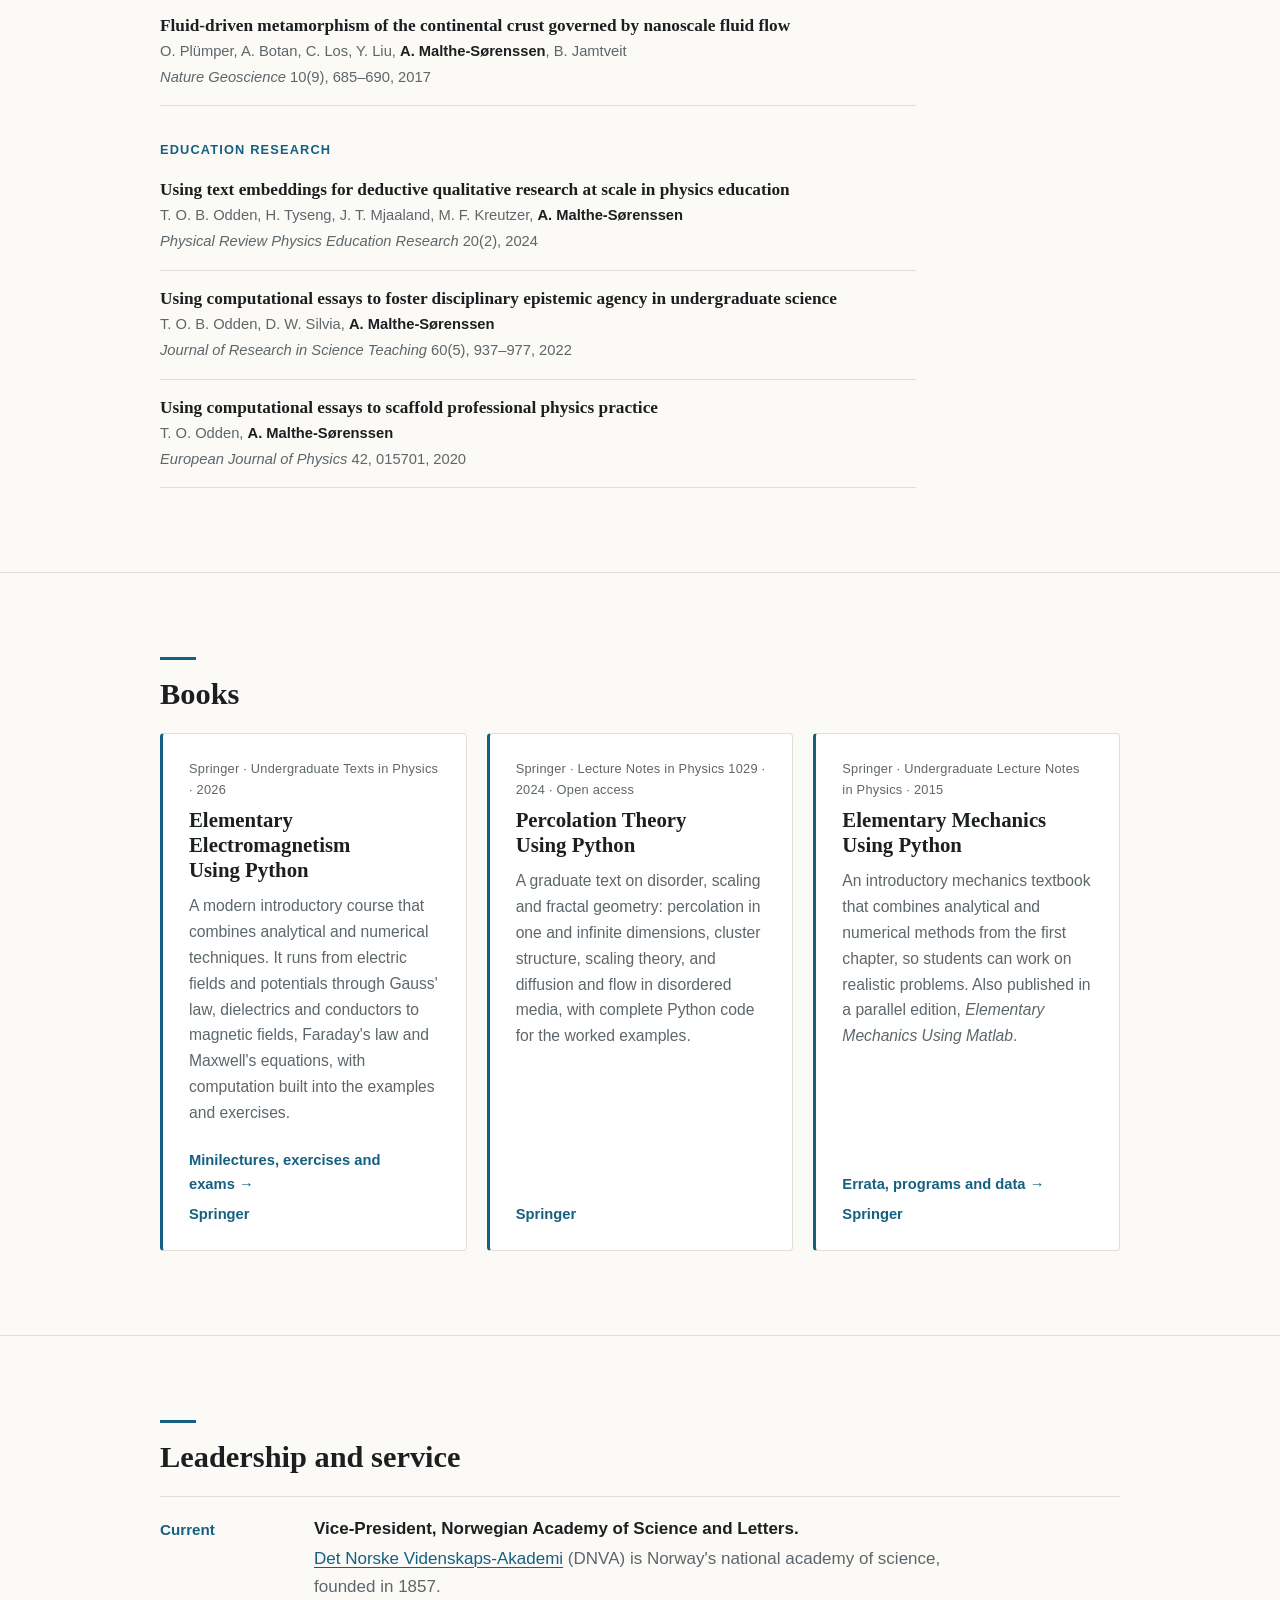
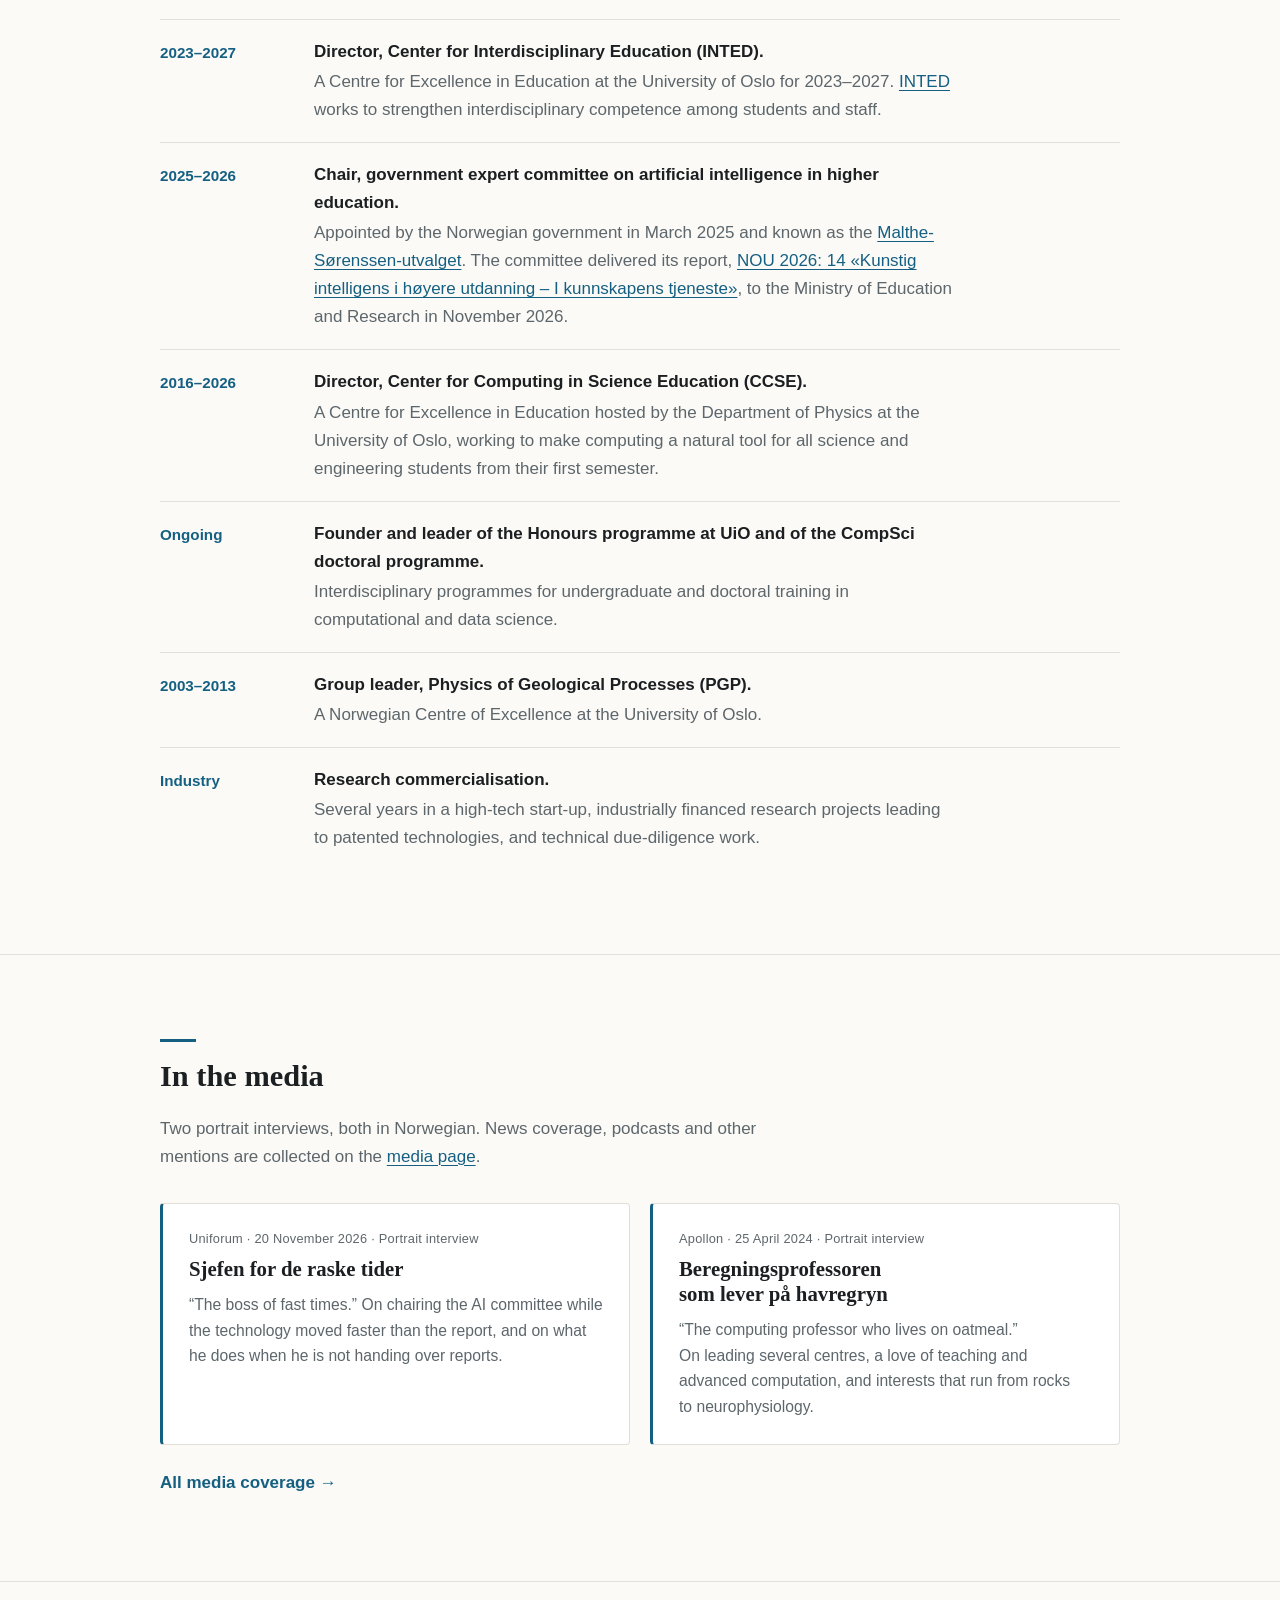
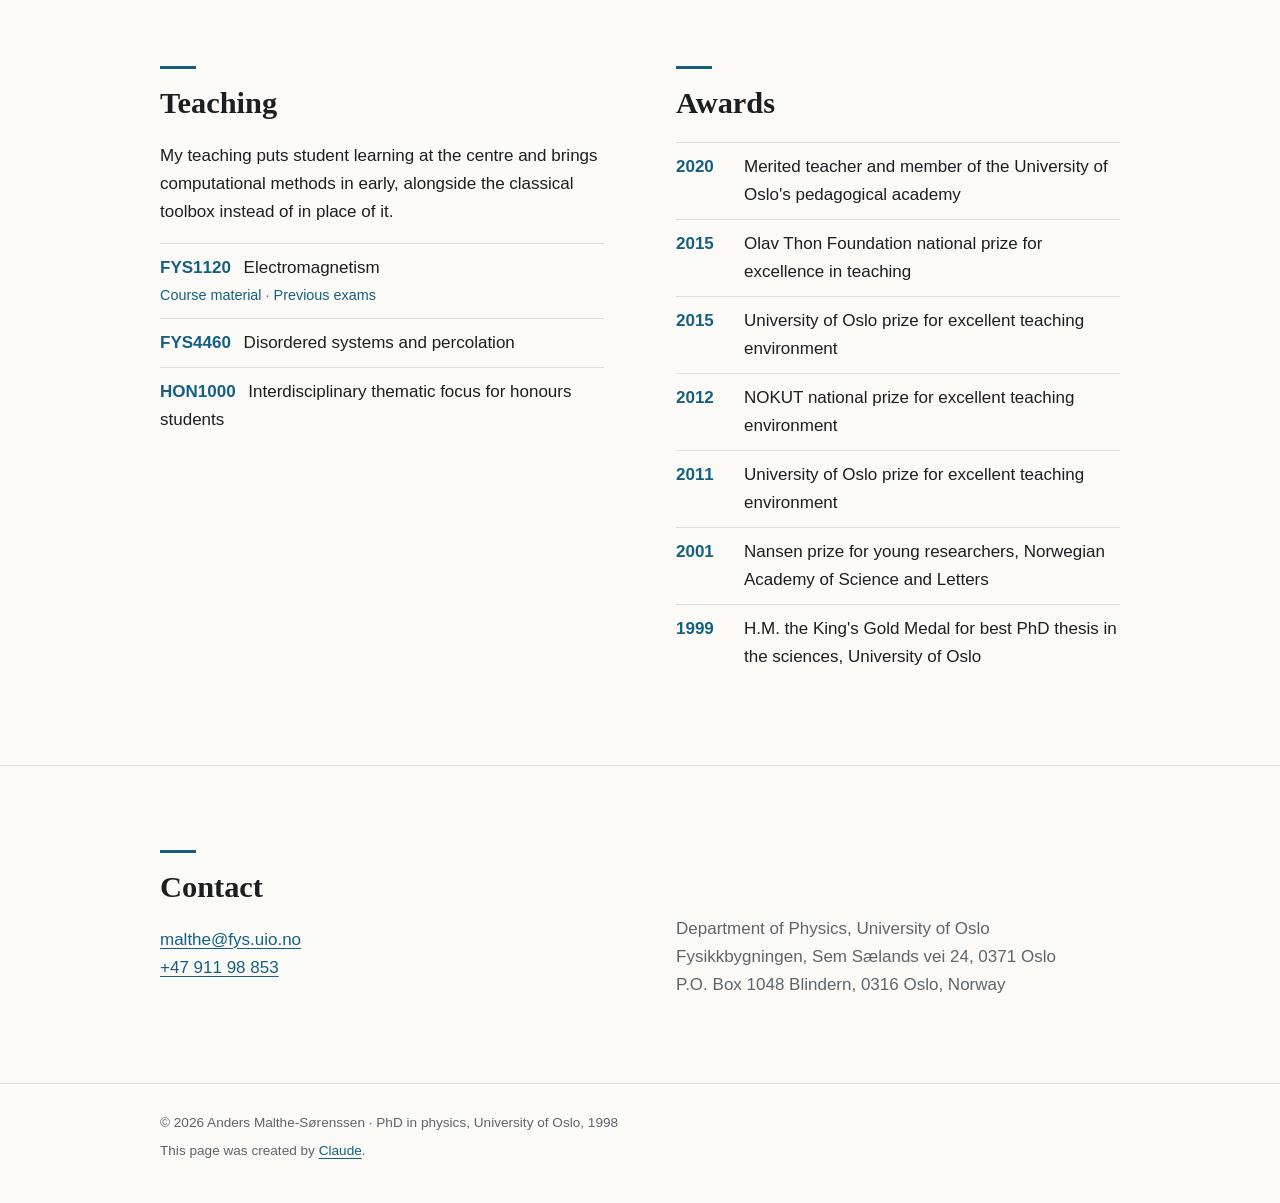
==== commit dfebfe69: "Created homepage from claude design" ====
--- a/index.html
+++ b/index.html
@@ -23,7 +23,8 @@
   "email": "mailto:malthe@fys.uio.no",
   "sameAs": [
     "https://www.mn.uio.no/fysikk/english/people/aca/malthe/index.html",
-    "https://scholar.google.com/citations?user=GPhAamoAAAAJ"
+    "https://scholar.google.com/citations?user=GPhAamoAAAAJ",
+    "https://www.linkedin.com/in/anders-malthe-sorenssen-a055106/"
   ]
 }
 </script>
@@ -41,6 +42,7 @@
       <a href="#books">Books</a>
       <a href="#leadership">Leadership</a>
       <a href="#teaching">Teaching</a>
+      <a href="media.html">Media</a>
       <a href="#contact">Contact</a>
     </nav>
   </div>
@@ -61,17 +63,24 @@
         computing a natural part of how science is taught.
       </p>
       <p>
-        I direct the <a href="https://www.mn.uio.no/ccse/english/">Center for Computing in
-        Science Education</a> (CCSE), a Norwegian Centre for Excellence in Education, and
-        chaired the Norwegian government's expert committee on artificial intelligence
-        in higher education, which delivered its report
+        I am Vice-President of the
+        <a href="https://www.dnva.no/">Norwegian Academy of Science and Letters</a> and
+        direct two Norwegian Centres for Excellence in Education at the University of Oslo:
+        the <a href="https://www.uio.no/inted/english/">Center for Interdisciplinary
+        Education</a> (INTED) and the
+        <a href="https://www.mn.uio.no/ccse/english/">Center for Computing in Science
+        Education</a> (CCSE). I also chaired the Norwegian government's
+        <a href="https://malthesorenssenutvalget.no/">expert committee on artificial intelligence
+        in higher education</a>, which delivered its report
         <a href="https://www.regjeringen.no/no/dokumenter/nou-2026-14/id3191187/"><span lang="no">NOU 2026: 14</span></a>
         in November 2026.
       </p>
       <ul class="links" aria-label="Profiles">
         <li><a href="mailto:malthe@fys.uio.no">Email</a></li>
         <li><a href="https://scholar.google.com/citations?user=GPhAamoAAAAJ">Google Scholar</a></li>
+        <li><a href="https://www.linkedin.com/in/anders-malthe-sorenssen-a055106/">LinkedIn</a></li>
         <li><a href="https://www.mn.uio.no/fysikk/english/people/aca/malthe/index.html">UiO profile</a></li>
+        <li><a href="https://www.uio.no/inted/english/">INTED</a></li>
         <li><a href="https://www.mn.uio.no/ccse/english/">CCSE</a></li>
       </ul>
     </div>
@@ -246,6 +255,20 @@
     <h2>Books</h2>
     <div class="books">
       <article>
+        <p class="book-meta">Springer · Undergraduate Texts in Physics · 2026</p>
+        <h3><a href="electromagnetism-book.html">Elementary Electromagnetism Using Python</a></h3>
+        <p>
+          A modern introductory course that combines analytical and numerical techniques.
+          It runs from electric fields and potentials through Gauss' law, dielectrics and
+          conductors to magnetic fields, Faraday's law and Maxwell's equations, with
+          computation built into the examples and exercises.
+        </p>
+        <p class="card-links">
+          <a href="electromagnetism-book.html">Minilectures, exercises and exams →</a>
+          <a href="https://link.springer.com/book/10.1007/978-3-032-19876-1">Springer</a>
+        </p>
+      </article>
+      <article>
         <p class="book-meta">Springer · Lecture Notes in Physics 1029 · 2024 · Open access</p>
         <h3><a href="https://link.springer.com/book/10.1007/978-3-031-59900-2">Percolation Theory Using Python</a></h3>
         <p>
@@ -253,15 +276,22 @@
           and infinite dimensions, cluster structure, scaling theory, and diffusion and
           flow in disordered media, with complete Python code for the worked examples.
         </p>
+        <p class="card-links">
+          <a href="https://link.springer.com/book/10.1007/978-3-031-59900-2">Springer</a>
+        </p>
       </article>
       <article>
         <p class="book-meta">Springer · Undergraduate Lecture Notes in Physics · 2015</p>
-        <h3><a href="https://doi.org/10.1007/978-3-319-19596-4">Elementary Mechanics Using Python</a></h3>
+        <h3><a href="mechanics-book.html">Elementary Mechanics Using Python</a></h3>
         <p>
           An introductory mechanics textbook that combines analytical and numerical
           methods from the first chapter, so students can work on realistic problems.
           Also published in a parallel edition, <i>Elementary Mechanics Using Matlab</i>.
         </p>
+        <p class="card-links">
+          <a href="mechanics-book.html">Errata, programs and data →</a>
+          <a href="https://doi.org/10.1007/978-3-319-19596-4">Springer</a>
+        </p>
       </article>
     </div>
   </div>
@@ -273,11 +303,30 @@
     <h2>Leadership and service</h2>
     <dl class="timeline">
       <div>
+        <dt>Current</dt>
+        <dd>
+          <b>Vice-President, Norwegian Academy of Science and Letters.</b>
+          <a href="https://www.dnva.no/"><span lang="no">Det Norske Videnskaps-Akademi</span></a>
+          (DNVA) is Norway's national academy of science, founded in 1857.
+        </dd>
+      </div>
+      <div>
+        <dt>2023–2027</dt>
+        <dd>
+          <b>Director, Center for Interdisciplinary Education (INTED).</b>
+          A Centre for Excellence in Education at the University of Oslo for 2023–2027.
+          <a href="https://www.uio.no/inted/english/">INTED</a> works to strengthen
+          interdisciplinary competence among students and staff.
+        </dd>
+      </div>
+      <div>
         <dt>2025–2026</dt>
         <dd>
           <b>Chair, government expert committee on artificial intelligence in higher education.</b>
-          Appointed by the Norwegian government in March 2025. The committee delivered its
-          report, <a href="https://www.regjeringen.no/no/dokumenter/nou-2026-14/id3191187/"><span lang="no">NOU 2026: 14 «I kunnskapens tjeneste»</span></a>,
+          Appointed by the Norwegian government in March 2025 and known as the
+          <a href="https://malthesorenssenutvalget.no/"><span lang="no">Malthe-Sørenssen-utvalget</span></a>.
+          The committee delivered its report,
+          <a href="https://www.regjeringen.no/no/dokumenter/nou-2026-14/id3191187/"><span lang="no">NOU 2026: 14 «Kunstig intelligens i høyere utdanning – I kunnskapens tjeneste»</span></a>,
           to the Ministry of Education and Research in November 2026.
         </dd>
       </div>
@@ -314,6 +363,38 @@
         </dd>
       </div>
     </dl>
+  </div>
+</section>
+
+<!-- ───────────── Media ───────────── -->
+<section id="media">
+  <div class="wrap">
+    <h2>In the media</h2>
+    <p class="section-intro">
+      Two portrait interviews, both in Norwegian. News coverage, podcasts and other
+      mentions are collected on the <a href="media.html">media page</a>.
+    </p>
+    <div class="books">
+      <article>
+        <p class="book-meta">Uniforum · 20 November 2026 · Portrait interview</p>
+        <h3><a href="https://www.uniforum.uio.no/nyheter/2026/11/sjefen-for-de-raske-tider.html" lang="no">Sjefen for de raske tider</a></h3>
+        <p>
+          “The boss of fast times.” On chairing the AI committee while the technology
+          moved faster than the report, and on what he does when he is not handing over
+          reports.
+        </p>
+      </article>
+      <article>
+        <p class="book-meta">Apollon · 25 April 2024 · Portrait interview</p>
+        <h3><a href="https://www.apollon.uio.no/portretter/2024/beregningsprofessoren.html" lang="no">Beregningsprofessoren som lever på havregryn</a></h3>
+        <p>
+          “The computing professor who lives on oatmeal.” On leading several centres,
+          a love of teaching and advanced computation, and interests that run from
+          rocks to neurophysiology.
+        </p>
+      </article>
+    </div>
+    <p class="more"><a href="media.html">All media coverage →</a></p>
   </div>
 </section>
 
@@ -327,7 +408,8 @@
         in early, alongside the classical toolbox instead of in place of it.
       </p>
       <ul class="plain">
-        <li><a href="https://www.uio.no/studier/emner/matnat/fys/FYS1120">FYS1120</a> Electromagnetism</li>
+        <li><a href="https://www.uio.no/studier/emner/matnat/fys/FYS1120">FYS1120</a> Electromagnetism
+          <span class="sub"><a href="electromagnetism-book.html#course">Course material</a> · <a href="fys1120-exams.html">Previous exams</a></span></li>
         <li><a href="https://www.uio.no/studier/emner/matnat/fys/FYS4460/">FYS4460</a> Disordered systems and percolation</li>
         <li><a href="https://www.uio.no/studier/emner/matnat/fys/HON1000/index-eng.html">HON1000</a> Interdisciplinary thematic focus for honours students</li>
       </ul>
@@ -354,7 +436,7 @@
       <h2>Contact</h2>
       <p>
         <a href="mailto:malthe@fys.uio.no">malthe@fys.uio.no</a><br>
-        +47 22 85 64 77
+        <a href="tel:+4791198853">+47 911 98 853</a>
       </p>
     </div>
     <address>
@@ -370,6 +452,7 @@
 <footer class="site-footer">
   <div class="wrap">
     <p>© 2026 Anders Malthe-Sørenssen · PhD in physics, University of Oslo, 1998</p>
+    <p class="credit">This page was created by <a href="https://claude.com/">Claude</a>.</p>
   </div>
 </footer>
 
--- a/style.css
+++ b/style.css
@@ -132,7 +132,7 @@
 .pubs .venue { font-size: 0.92rem; color: var(--muted); }
 
 /* ── Books ── */
-.books { display: grid; grid-template-columns: repeat(2, minmax(0, 1fr)); gap: 20px; }
+.books { display: grid; grid-template-columns: repeat(auto-fit, minmax(290px, 1fr)); gap: 20px; }
 .books article {
   background: var(--surface); border: 1px solid var(--rule); border-left: 3px solid var(--accent);
   border-radius: 4px; padding: 24px 26px;
@@ -141,7 +141,61 @@
 .books h3 { font-size: 1.3rem; margin-bottom: 10px; }
 .books h3 a { color: var(--text); text-decoration: none; }
 .books h3 a:hover { color: var(--accent); text-decoration: underline; }
-.books p:last-child { margin: 0; color: var(--muted); font-size: 0.98rem; }
+.books article { display: flex; flex-direction: column; }
+.books article > p:not(.book-meta):not(.card-links) { color: var(--muted); font-size: 0.98rem; }
+.books article > p:last-child { margin-bottom: 0; }
+.card-links { margin-top: auto; padding-top: 6px; display: flex; flex-wrap: wrap; gap: 6px 18px; font-size: 0.92rem; font-weight: 600; }
+.card-links a { text-decoration: none; }
+.card-links a:hover { text-decoration: underline; }
+.plain .sub { display: block; font-size: 0.9rem; color: var(--muted); margin-top: 2px; }
+.plain .sub a { font-weight: 500; margin-right: 0; }
+
+.more { margin: 24px 0 0; font-weight: 600; }
+.more a { text-decoration: none; }
+.more a:hover { text-decoration: underline; }
+
+/* ── Media page ── */
+.page-head { padding-top: clamp(40px, 6vw, 72px); padding-bottom: clamp(28px, 4vw, 44px); }
+.page-head h1 { font-size: clamp(2rem, 5vw, 3rem); }
+.page-head p { color: var(--muted); margin: 18px 0 0; }
+.back { display: inline-block; margin-bottom: 18px; font-size: 0.9rem; text-decoration: none; }
+.back:hover { text-decoration: underline; }
+.site-header nav a[aria-current="page"] { color: var(--accent); font-weight: 600; }
+
+.mentions { list-style: none; margin: 0; padding: 0; }
+.mentions li { display: grid; grid-template-columns: 118px minmax(0, 1fr); gap: 20px; padding: 14px 0; border-top: 1px solid var(--rule); }
+.mentions time, .mentions .when { color: var(--accent); font-weight: 600; font-size: 0.9rem; font-variant-numeric: tabular-nums; padding-top: 3px; white-space: nowrap; }
+.mentions .item { display: grid; gap: 2px; max-width: 78ch; }
+.mentions .title { font-family: var(--serif); font-size: 1.08rem; line-height: 1.35; font-weight: 600; color: var(--text); text-decoration: none; }
+.mentions .title:hover { color: var(--accent); text-decoration: underline; }
+.mentions .outlet { font-size: 0.8rem; letter-spacing: 0.07em; text-transform: uppercase; color: var(--muted); font-weight: 600; }
+.mentions .note { font-size: 0.93rem; color: var(--muted); }
+
+/* ── Book and exam pages ── */
+.page-head .eyebrow { margin: 0 0 14px; }
+.page-head .subtitle { font-family: var(--serif); font-size: clamp(1.1rem, 2.2vw, 1.3rem); color: var(--muted); margin: 12px 0 0; }
+.page-head .links { margin-top: 26px; }
+section .links { margin: 20px 0 0; }
+.fine { font-size: 0.92rem; color: var(--muted); margin: 22px 0 0; }
+
+.pills { display: flex; flex-wrap: wrap; gap: 6px; }
+.pill {
+  display: inline-block; padding: 3px 12px; border: 1px solid var(--rule); border-radius: 999px;
+  background: var(--surface); font-size: 0.86rem; font-weight: 500; text-decoration: none; white-space: nowrap;
+}
+.pill:hover { border-color: var(--accent); }
+.week-topic { font-family: var(--serif); font-size: 1.08rem; font-weight: 600; line-height: 1.35; }
+.week-topic .note { font-family: var(--sans); font-weight: 400; }
+.weeks .item, .exam-row { display: flex; flex-wrap: wrap; align-items: center; justify-content: space-between; gap: 8px 20px; max-width: none; }
+.exams .item { display: grid; gap: 12px; max-width: none; }
+.books + .pub-group { margin-top: 44px; }
+.books.pairs { grid-template-columns: repeat(auto-fit, minmax(340px, 1fr)); }
+@media (max-width: 760px) { .books.pairs { grid-template-columns: 1fr; } }
+
+.filelist { list-style: none; margin: 24px 0 0; padding: 0; columns: 4 170px; column-gap: 28px; font-family: ui-monospace, SFMono-Regular, Menlo, Consolas, monospace; font-size: 0.86rem; }
+.filelist li { padding: 4px 0; break-inside: avoid; }
+.filelist a { text-decoration: none; }
+.filelist a:hover { text-decoration: underline; }
 
 /* ── Timeline ── */
 .timeline { margin: 0; }
@@ -166,6 +220,7 @@
 /* ── Footer ── */
 .site-footer { padding: 28px 0 40px; border-top: 1px solid var(--rule); }
 .site-footer p { margin: 0; font-size: 0.85rem; color: var(--muted); }
+.site-footer .credit { margin-top: 6px; }
 
 /* ── Small screens ── */
 @media (max-width: 760px) {
@@ -173,8 +228,9 @@
   .brand { display: none; }
   .hero-grid { grid-template-columns: 1fr; }
   .portrait { width: 160px; order: -1; }
-  .themes, .books, .two-col { grid-template-columns: 1fr; }
+  .themes, .two-col { grid-template-columns: 1fr; }
   .timeline > div { grid-template-columns: 1fr; gap: 4px; }
+  .mentions li { grid-template-columns: 1fr; gap: 2px; }
   address { align-self: start; }
 }
 
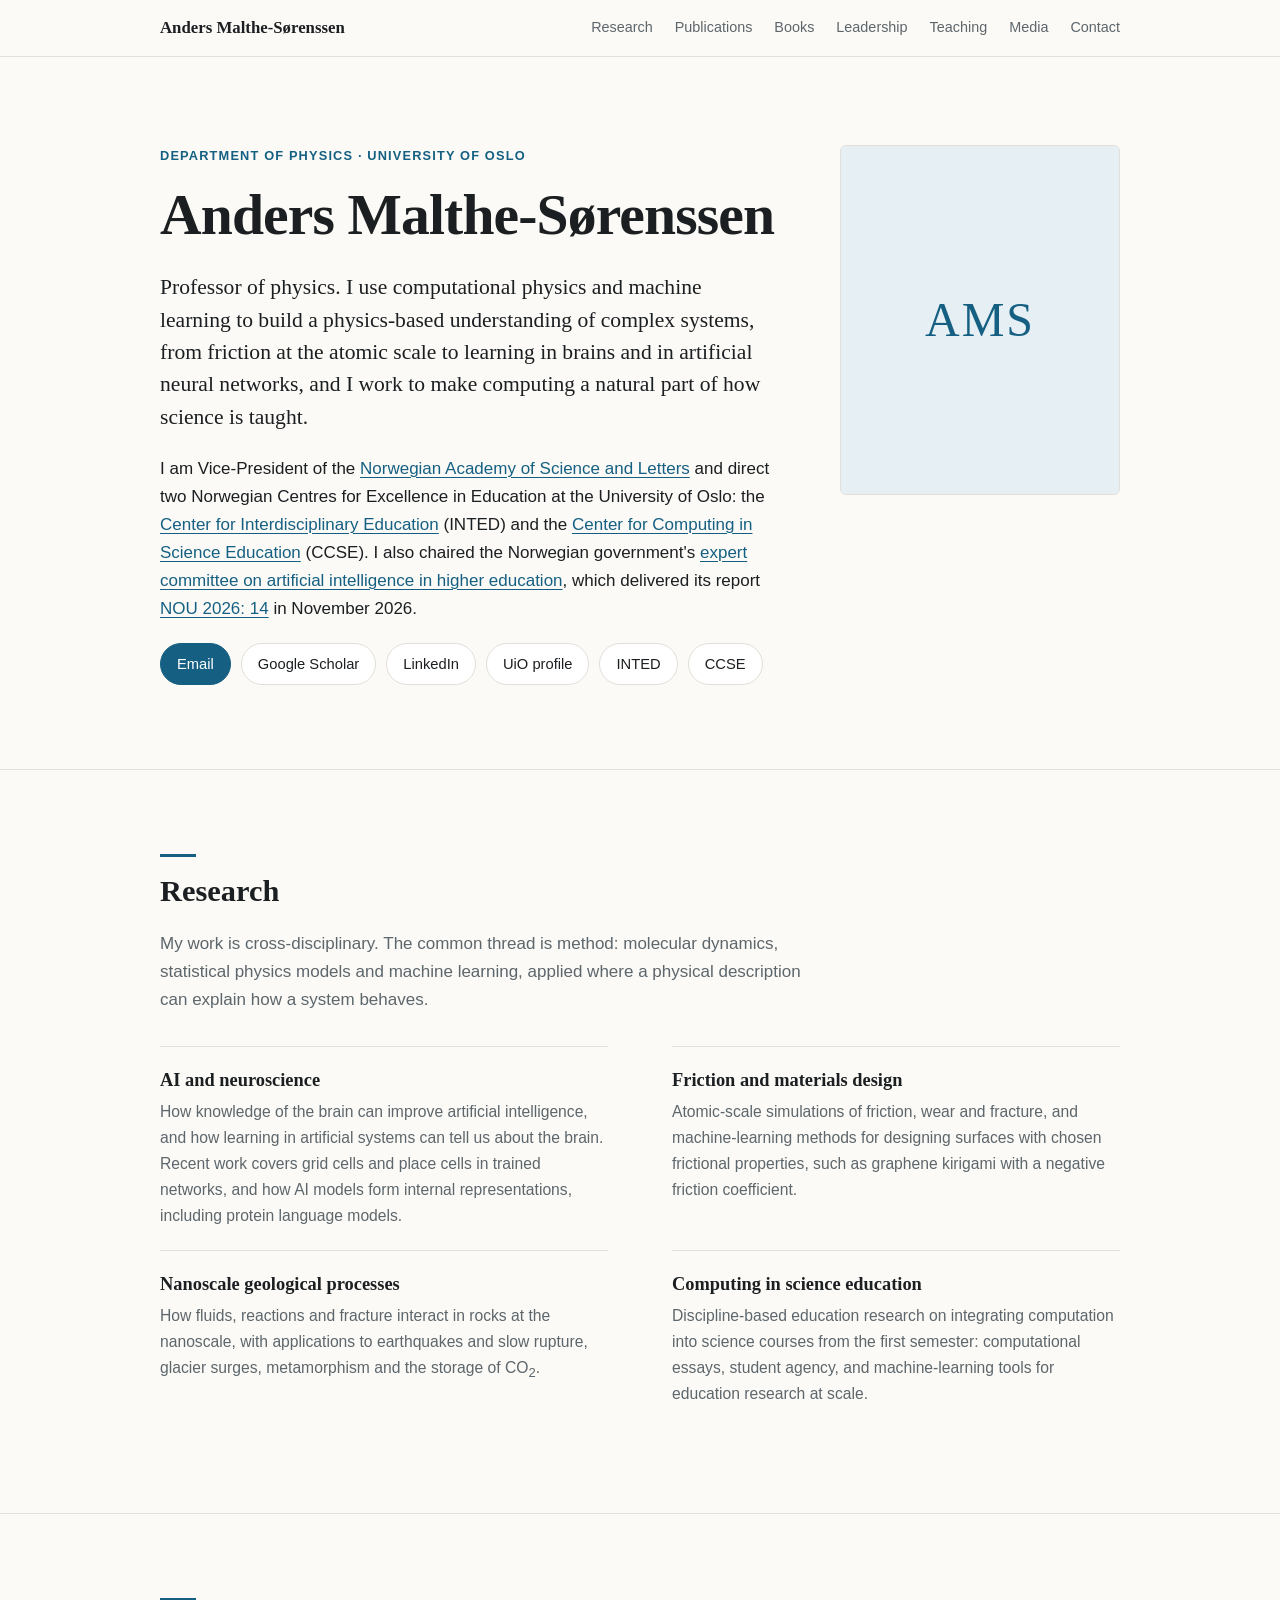
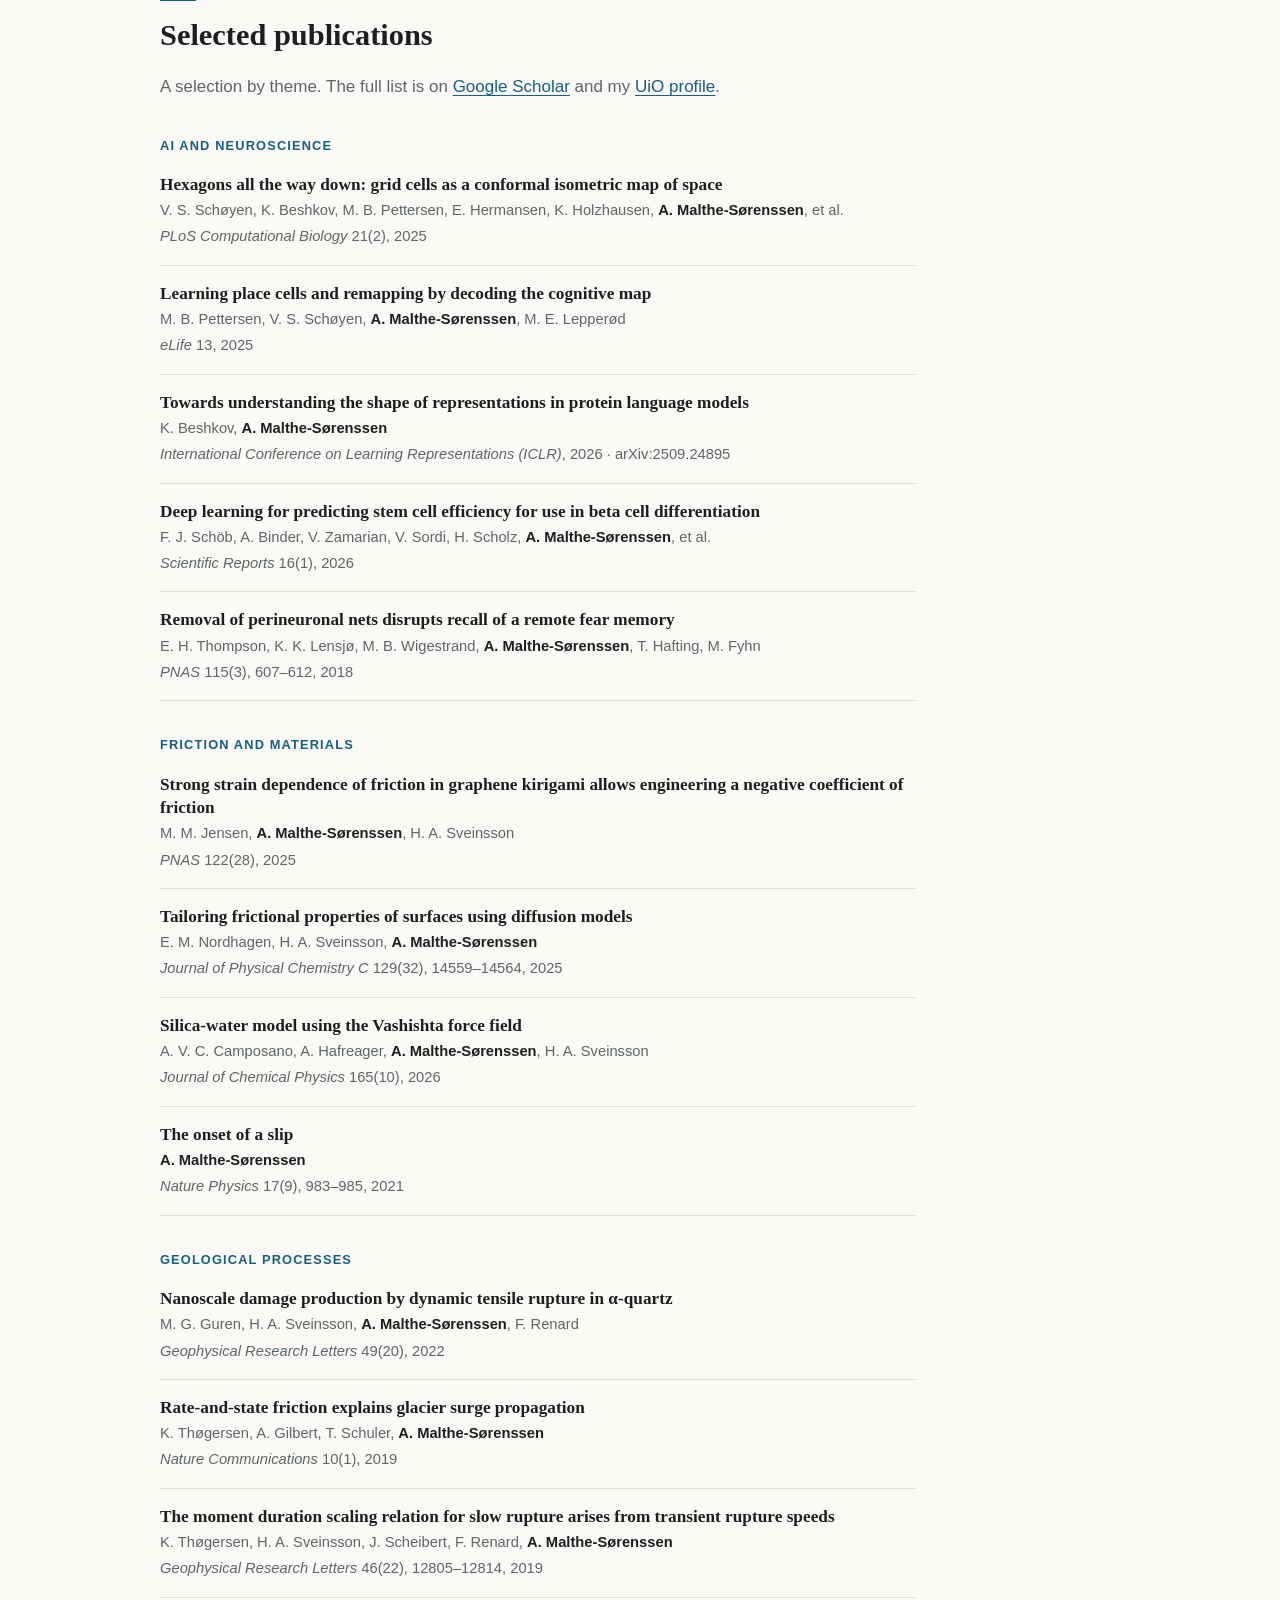
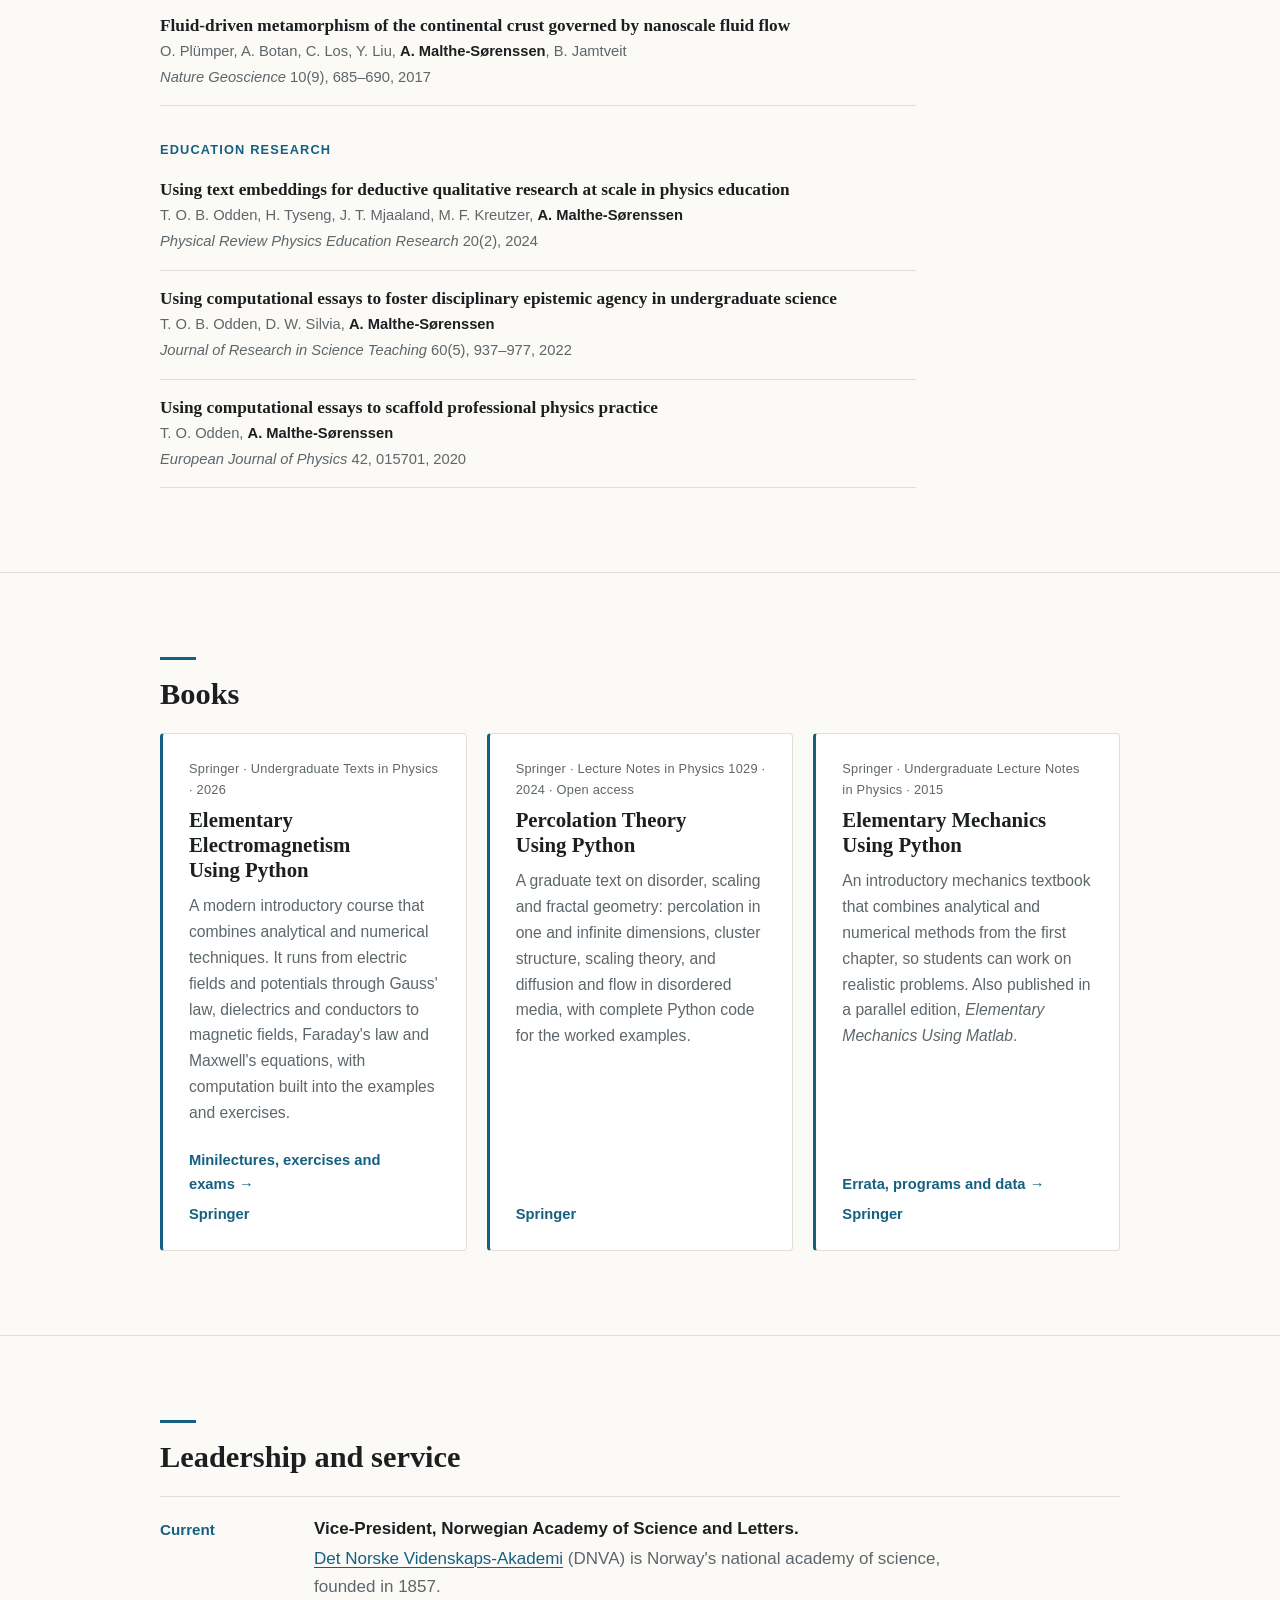
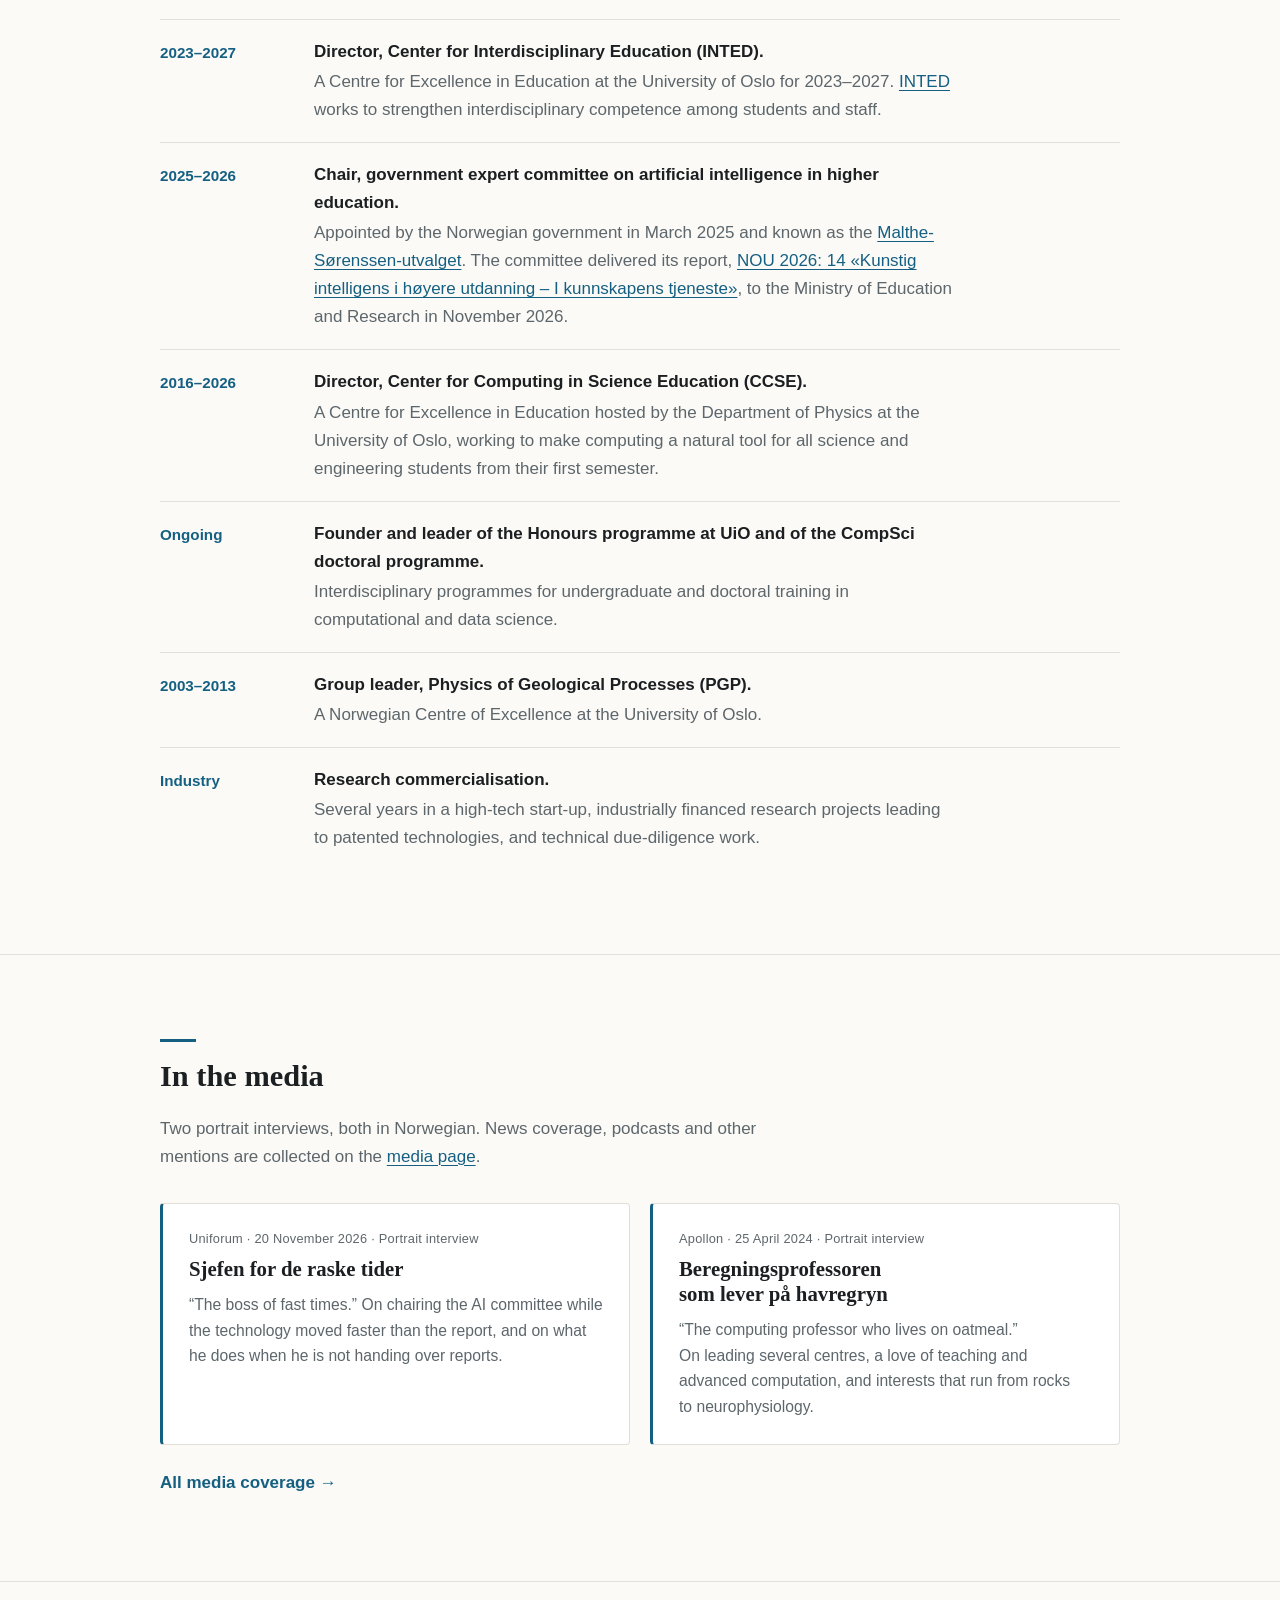
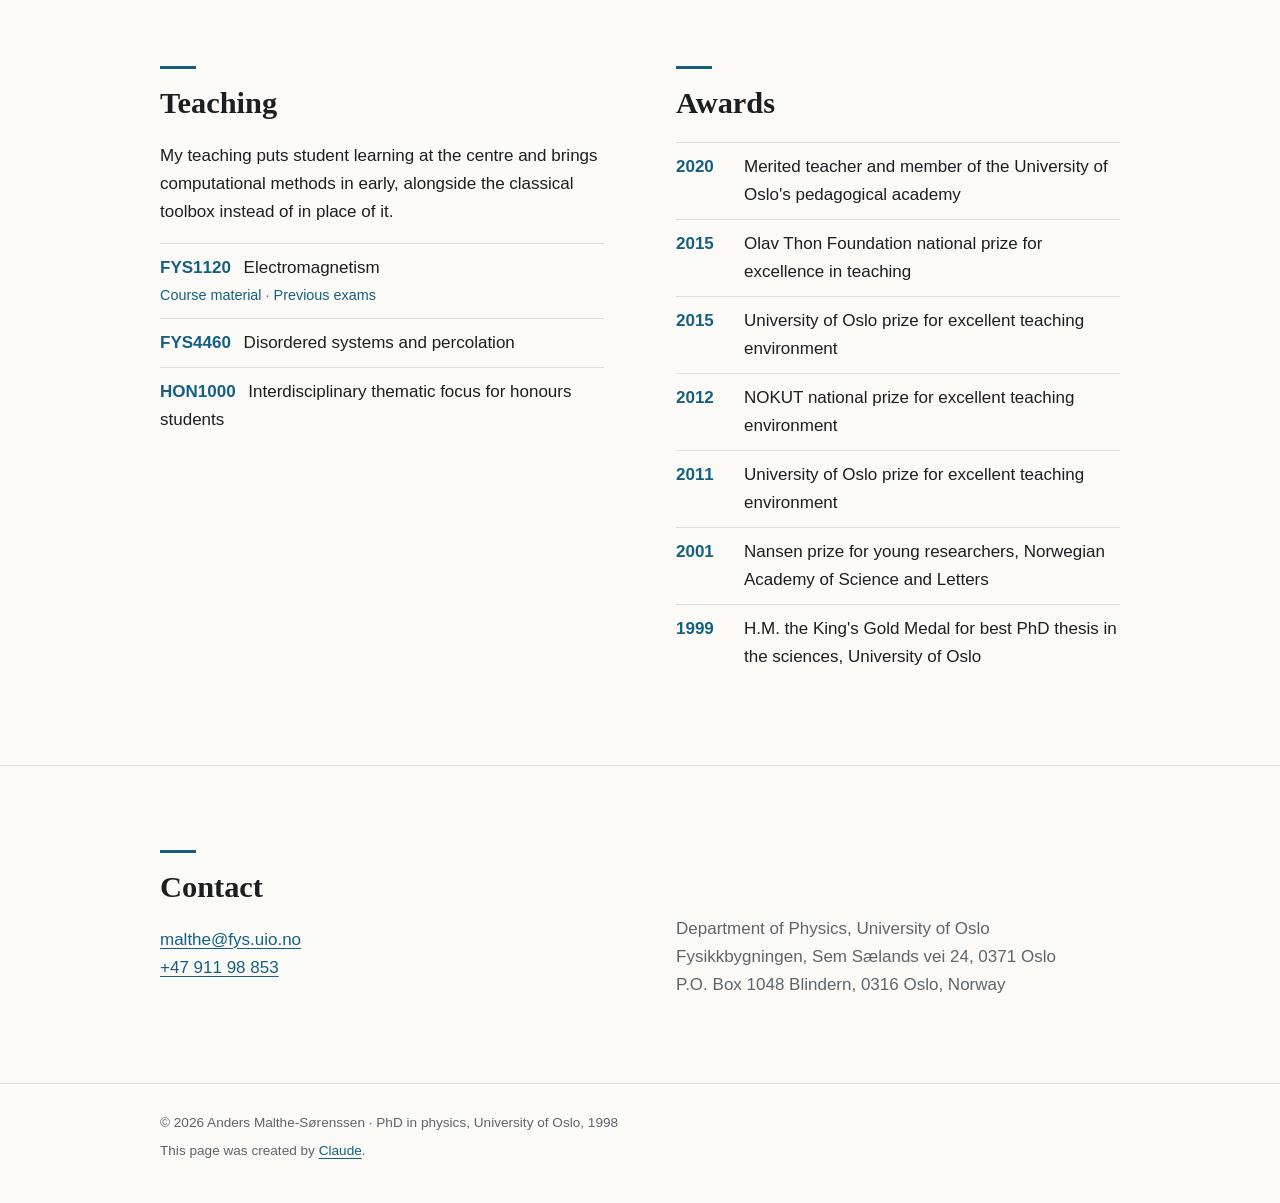
==== commit dbefcd79: "List protein language model paper as ICLR 2026 Co-Authored-By: Claude Fable 5.2 <noreply@anthropic.c" ====
--- a/index.html
+++ b/index.html
@@ -166,7 +166,7 @@
       <li>
         <span class="authors">K. Beshkov, <b>A. Malthe-Sørenssen</b></span>
         <a class="title" href="https://arxiv.org/abs/2509.24895">Towards understanding the shape of representations in protein language models</a>
-        <span class="venue">arXiv:2509.24895, 2025</span>
+        <span class="venue"><i>International Conference on Learning Representations (ICLR)</i>, 2026 · arXiv:2509.24895</span>
       </li>
       <li>
         <span class="authors">F. J. Schöb, A. Binder, V. Zamarian, V. Sordi, H. Scholz, <b>A. Malthe-Sørenssen</b>, et al.</span>
